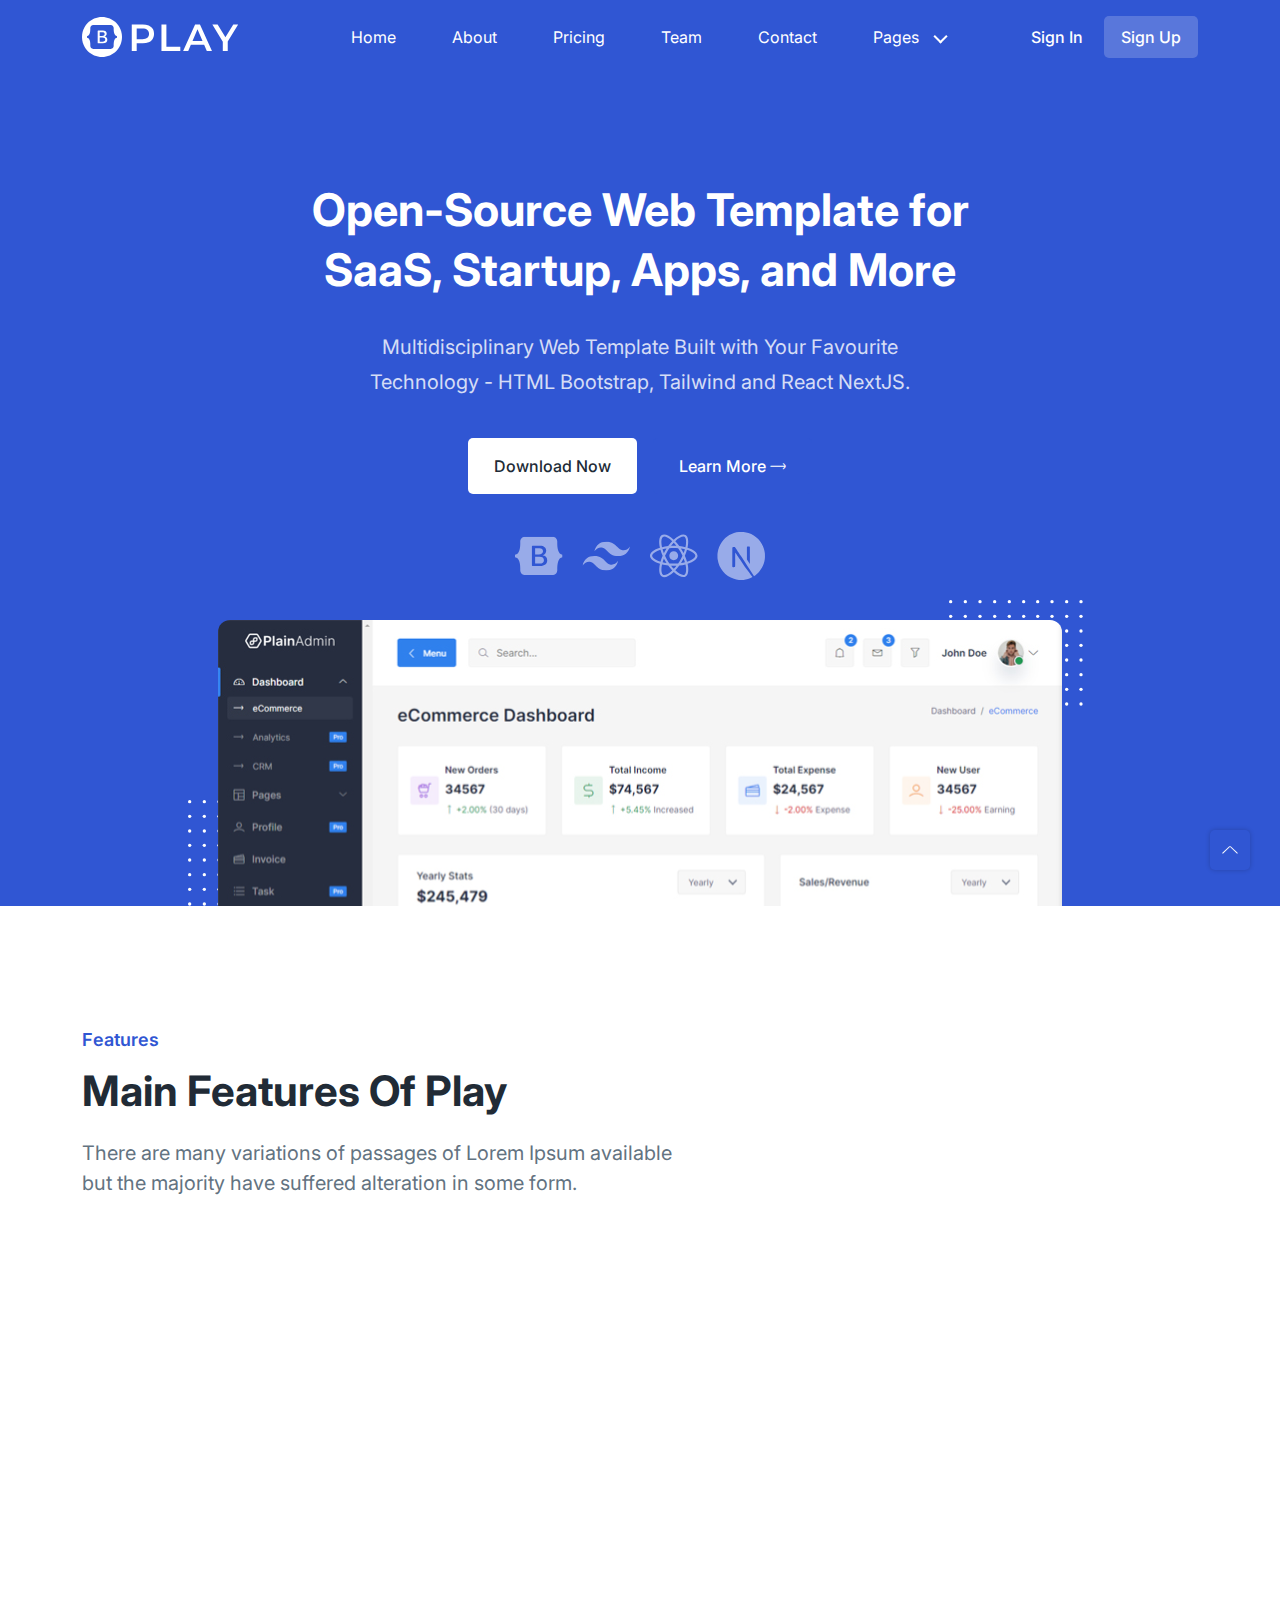
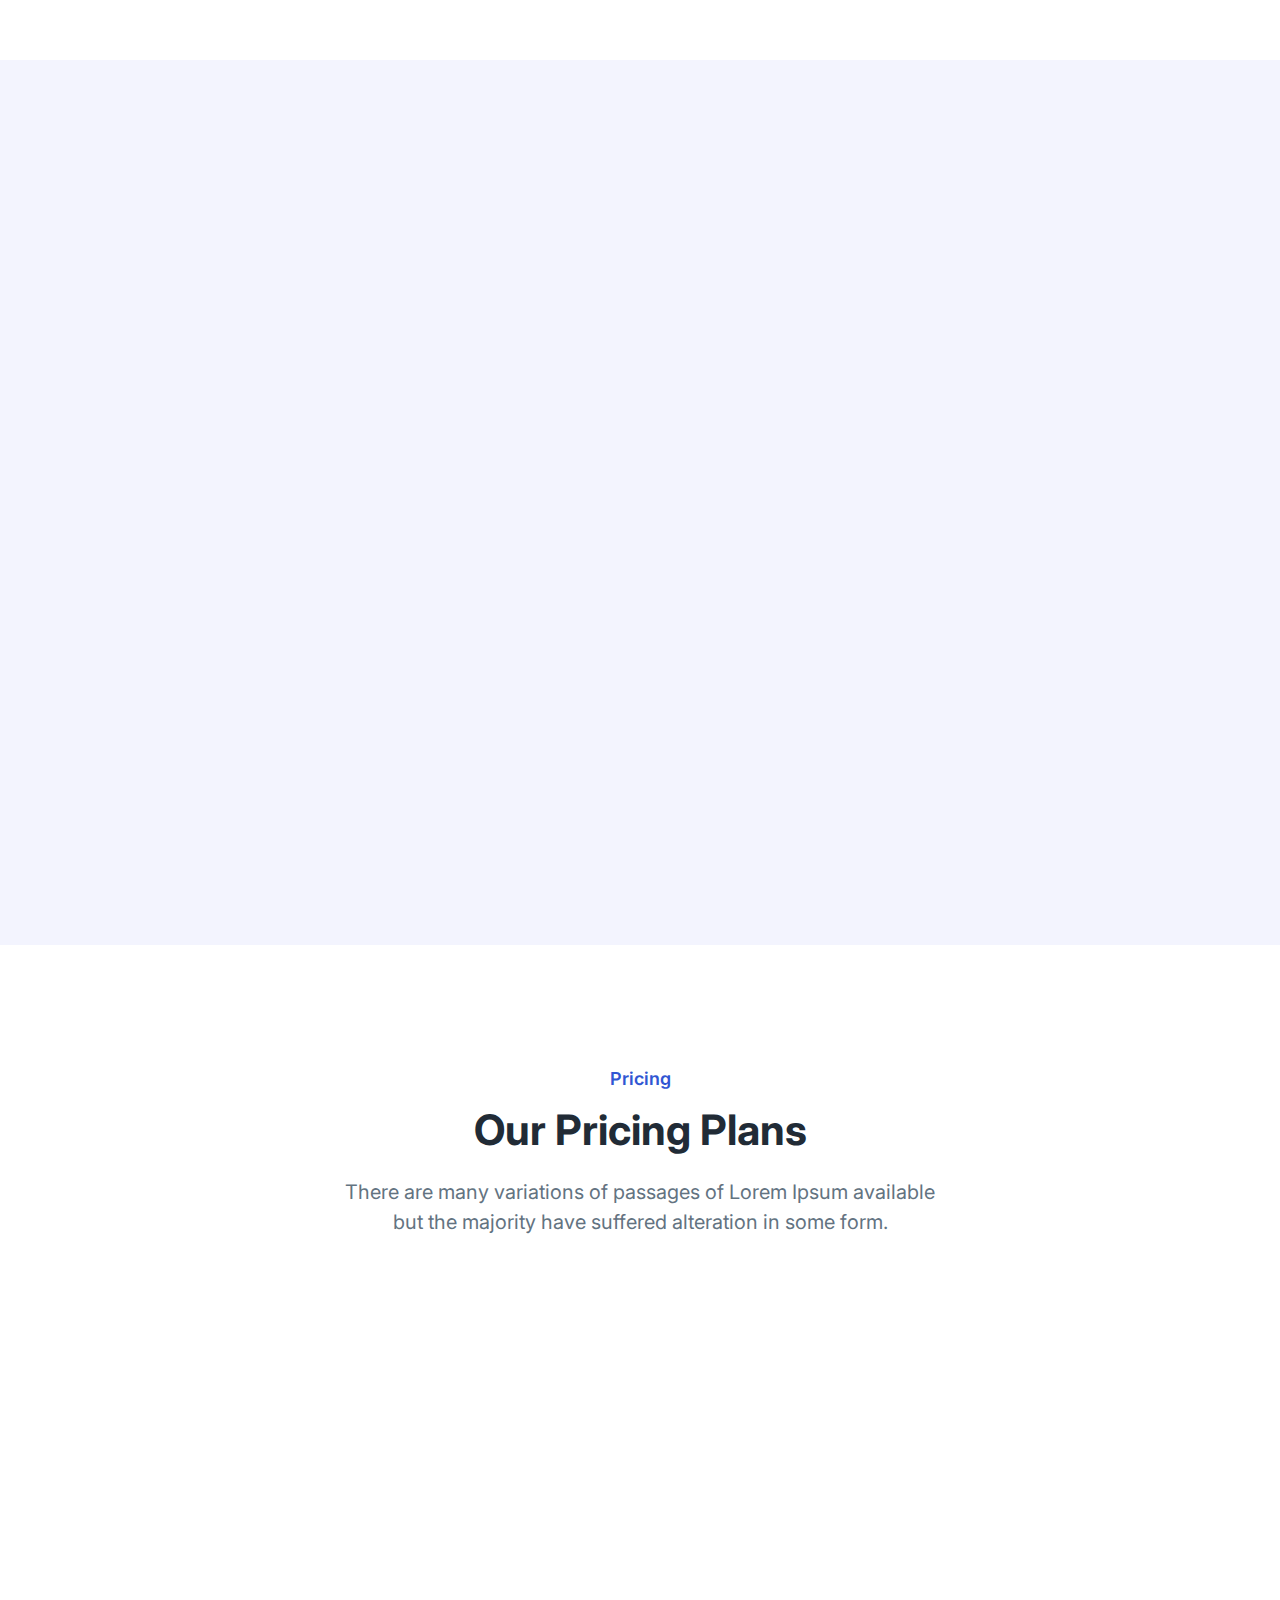
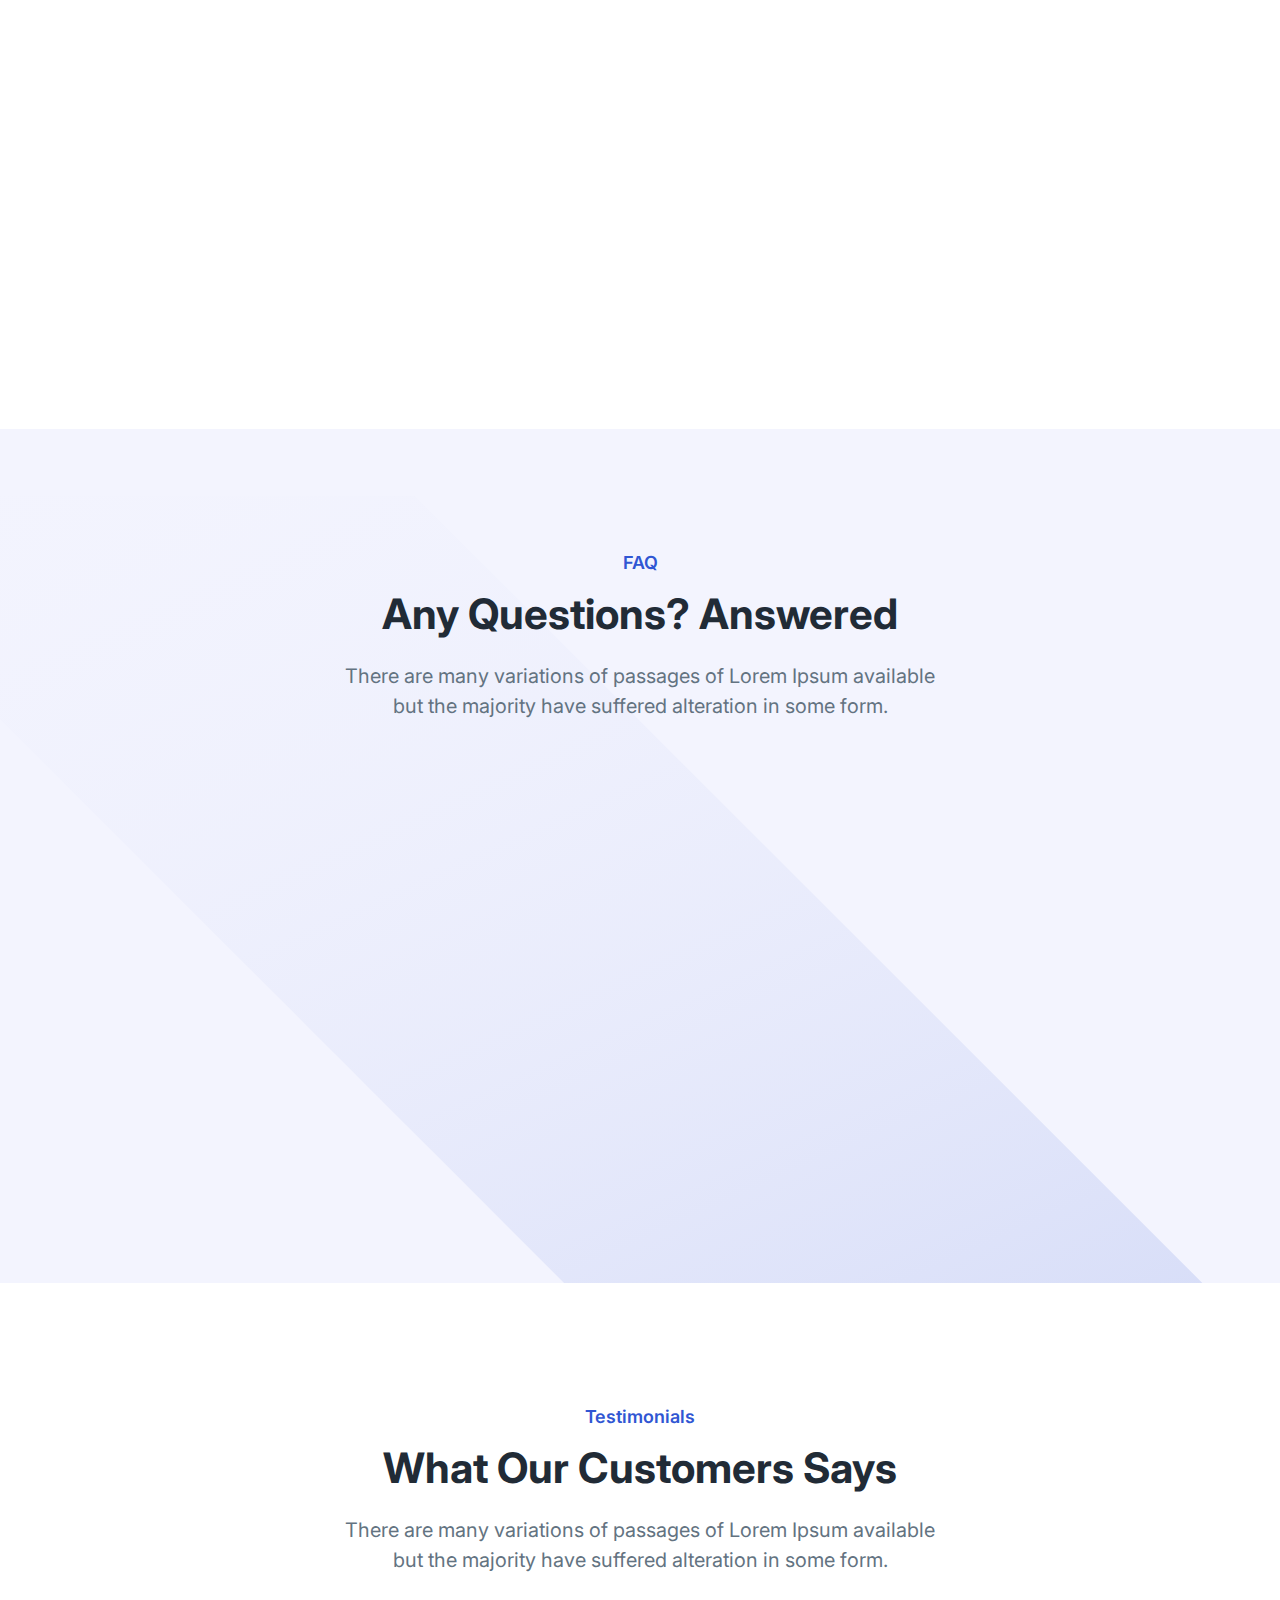
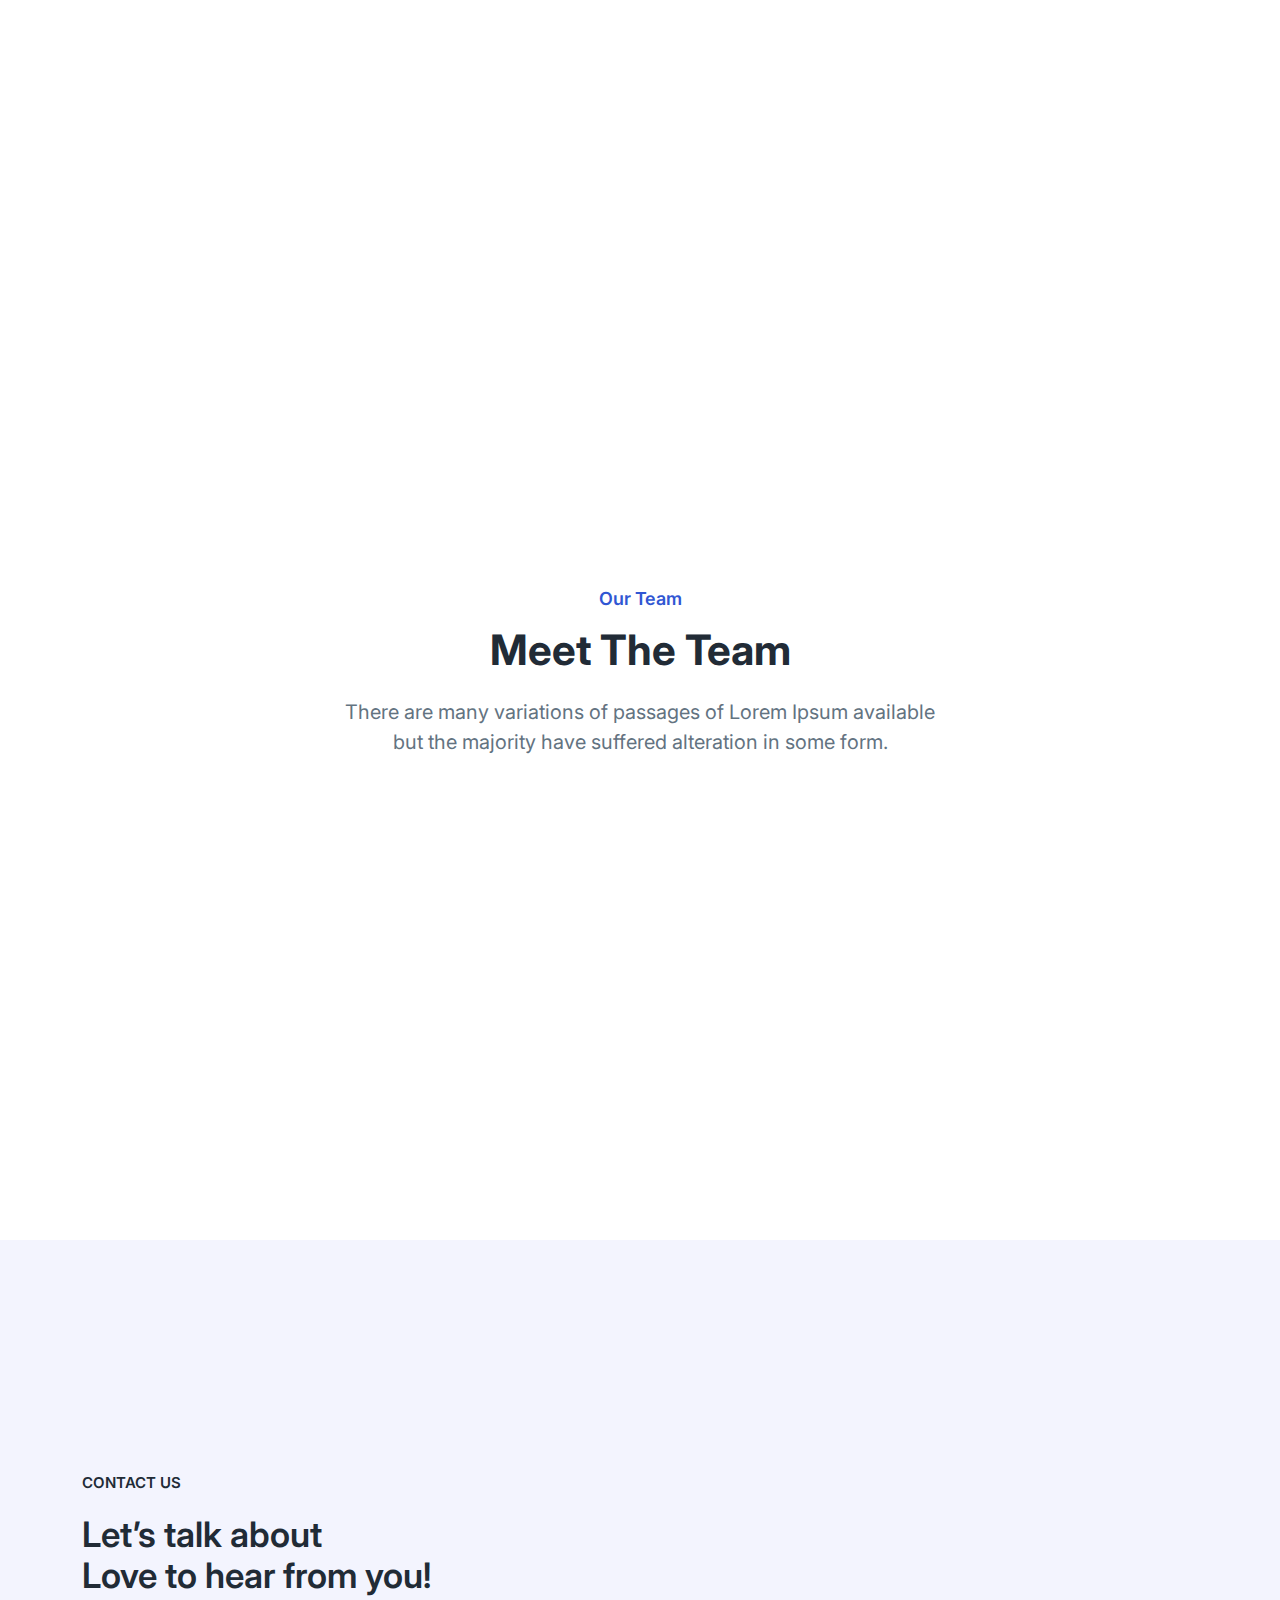
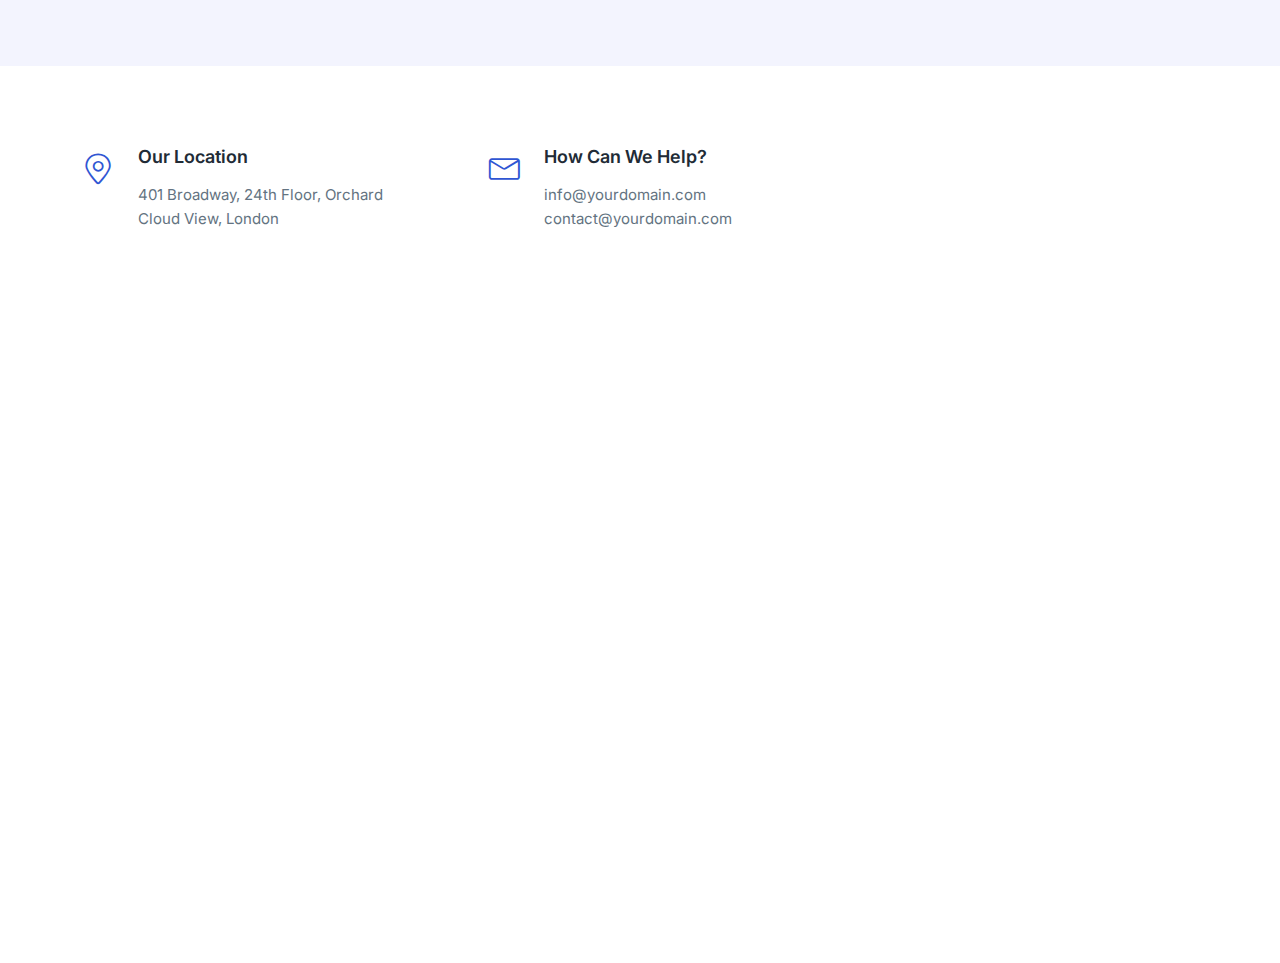
==== index.html @ cfe2844d "initial commit" ====
<!-- =========

	Template Name: Play
	Author: UIdeck
	Author URI: https://uideck.com/
	Support: https://uideck.com/support/
	Version: 1.1

========== -->

<!DOCTYPE html>
<html lang="en">
  <head>
    <meta charset="UTF-8" />
    <meta http-equiv="X-UA-Compatible" content="IE=edge" />
    <meta name="viewport" content="width=device-width, initial-scale=1.0" />
    <title>Play | Free Startup and SaaS Landing Page Template by UIdeck</title>

    <!-- Primary Meta Tags -->
<meta name="title" content="Play - Free Open Source HTML Bootstrap Template by UIdeck">
<meta name="description" content="Play - Free Open Source HTML Bootstrap Template by UIdeck Team">

<!-- Open Graph / Facebook -->
<meta property="og:type" content="website">
<meta property="og:url" content="https://uideck.com/play/">
<meta property="og:title" content="Play - Free Open Source HTML Bootstrap Template by UIdeck">
<meta property="og:description" content="Play - Free Open Source HTML Bootstrap Template by UIdeck Team">
<meta property="og:image" content="https://uideck.com/wp-content/uploads/2021/09/play-meta-bs.jpg">

<!-- Twitter -->
<meta property="twitter:card" content="summary_large_image">
<meta property="twitter:url" content="https://uideck.com/play/">
<meta property="twitter:title" content="Play - Free Open Source HTML Bootstrap Template by UIdeck">
<meta property="twitter:description" content="Play - Free Open Source HTML Bootstrap Template by UIdeck Team">
<meta property="twitter:image" content="https://uideck.com/wp-content/uploads/2021/09/play-meta-bs.jpg">

    <!--====== Favicon Icon ======-->
    <link
      rel="shortcut icon"
      href="assets/images/favicon.svg"
      type="image/svg"
    />

    <!-- ===== All CSS files ===== -->
    <link rel="stylesheet" href="assets/css/bootstrap.min.css" />
    <link rel="stylesheet" href="assets/css/animate.css" />
    <link rel="stylesheet" href="assets/css/lineicons.css" />
    <link rel="stylesheet" href="assets/css/ud-styles.css" />
  </head>
  <body>
    <!-- ====== Header Start ====== -->
    <header class="ud-header">
      <div class="container">
        <div class="row">
          <div class="col-lg-12">
            <nav class="navbar navbar-expand-lg">
              <a class="navbar-brand" href="index.html">
                <img src="assets/images/logo/logo.svg" alt="Logo" />
              </a>
              <button class="navbar-toggler">
                <span class="toggler-icon"> </span>
                <span class="toggler-icon"> </span>
                <span class="toggler-icon"> </span>
              </button>

              <div class="navbar-collapse">
                <ul id="nav" class="navbar-nav mx-auto">
                  <li class="nav-item">
                    <a class="ud-menu-scroll" href="#home">Home</a>
                  </li>

                  <li class="nav-item">
                    <a class="ud-menu-scroll" href="#about">About</a>
                  </li>
                  <li class="nav-item">
                    <a class="ud-menu-scroll" href="#pricing">Pricing</a>
                  </li>
                  <li class="nav-item">
                    <a class="ud-menu-scroll" href="#team">Team</a>
                  </li>
                  <li class="nav-item">
                    <a class="ud-menu-scroll" href="#contact">Contact</a>
                  </li>
                  <li class="nav-item nav-item-has-children">
                    <a href="javascript:void(0)"> Pages </a>
                    <ul class="ud-submenu">
                      <li class="ud-submenu-item">
                        <a href="about.html" class="ud-submenu-link">
                          About Page
                        </a>
                      </li>
                      <li class="ud-submenu-item">
                        <a href="pricing.html" class="ud-submenu-link">
                          Pricing Page
                        </a>
                      </li>
                      <li class="ud-submenu-item">
                        <a href="contact.html" class="ud-submenu-link">
                          Contact Page
                        </a>
                      </li>
                      <li class="ud-submenu-item">
                        <a href="blog.html" class="ud-submenu-link">
                          Blog Grid Page
                        </a>
                      </li>
                      <li class="ud-submenu-item">
                        <a href="blog-details.html" class="ud-submenu-link">
                          Blog Details Page
                        </a>
                      </li>
                      <li class="ud-submenu-item">
                        <a href="login.html" class="ud-submenu-link">
                          Sign In Page
                        </a>
                      </li>
                      <li class="ud-submenu-item">
                        <a href="404.html" class="ud-submenu-link">404 Page</a>
                      </li>
                    </ul>
                  </li>
                </ul>
              </div>

              <div class="navbar-btn d-none d-sm-inline-block">
                <a href="login.html" class="ud-main-btn ud-login-btn">
                  Sign In
                </a>
                <a class="ud-main-btn ud-white-btn" href="javascript:void(0)">
                  Sign Up
                </a>
              </div>
            </nav>
          </div>
        </div>
      </div>
    </header>
    <!-- ====== Header End ====== -->

    <!-- ====== Hero Start ====== -->
    <section class="ud-hero" id="home">
      <div class="container">
        <div class="row">
          <div class="col-lg-12">
            <div class="ud-hero-content wow fadeInUp" data-wow-delay=".2s">
              <h1 class="ud-hero-title">
                Open-Source Web Template for SaaS, Startup, Apps, and More
              </h1>
              <p class="ud-hero-desc">
                Multidisciplinary Web Template Built with Your Favourite
                Technology - HTML Bootstrap, Tailwind and React NextJS.
              </p>
              <ul class="ud-hero-buttons">
                <li>
                  <a href="https://links.uideck.com/play-bootstrap-download" rel="nofollow noopener" target="_blank" class="ud-main-btn ud-white-btn">
                    Download Now
                  </a>
                </li>
                <li>
                  <a href="https://github.com/uideck/play-bootstrap" rel="nofollow noopener" target="_blank" class="ud-main-btn ud-link-btn">
                    Learn More <i class="lni lni-arrow-right"></i>
                  </a>
                </li>
              </ul>
            </div>
            <div
              class="ud-hero-brands-wrapper wow fadeInUp"
              data-wow-delay=".3s"
            >
              <img src="assets/images/hero/brand.svg" alt="brand" />
            </div>
            <div class="ud-hero-image wow fadeInUp" data-wow-delay=".25s">
              <img src="assets/images/hero/hero-image.svg" alt="hero-image" />
              <img
                src="assets/images/hero/dotted-shape.svg"
                alt="shape"
                class="shape shape-1"
              />
              <img
                src="assets/images/hero/dotted-shape.svg"
                alt="shape"
                class="shape shape-2"
              />
            </div>
          </div>
        </div>
      </div>
    </section>
    <!-- ====== Hero End ====== -->

    <!-- ====== Features Start ====== -->
    <section id="features" class="ud-features">
      <div class="container">
        <div class="row">
          <div class="col-lg-12">
            <div class="ud-section-title">
              <span>Features</span>
              <h2>Main Features of Play</h2>
              <p>
                There are many variations of passages of Lorem Ipsum available
                but the majority have suffered alteration in some form.
              </p>
            </div>
          </div>
        </div>
        <div class="row">
          <div class="col-xl-3 col-lg-3 col-sm-6">
            <div class="ud-single-feature wow fadeInUp" data-wow-delay=".1s">
              <div class="ud-feature-icon">
                <i class="lni lni-gift"></i>
              </div>
              <div class="ud-feature-content">
                <h3 class="ud-feature-title">Free and Open-Source</h3>
                <p class="ud-feature-desc">
                  Lorem Ipsum is simply dummy text of the printing and industry.
                </p>
                <a href="javascript:void(0)" class="ud-feature-link">
                  Learn More
                </a>
              </div>
            </div>
          </div>
          <div class="col-xl-3 col-lg-3 col-sm-6">
            <div class="ud-single-feature wow fadeInUp" data-wow-delay=".15s">
              <div class="ud-feature-icon">
                <i class="lni lni-move"></i>
              </div>
              <div class="ud-feature-content">
                <h3 class="ud-feature-title">Multipurpose Template</h3>
                <p class="ud-feature-desc">
                  Lorem Ipsum is simply dummy text of the printing and industry.
                </p>
                <a href="javascript:void(0)" class="ud-feature-link">
                  Learn More
                </a>
              </div>
            </div>
          </div>
          <div class="col-xl-3 col-lg-3 col-sm-6">
            <div class="ud-single-feature wow fadeInUp" data-wow-delay=".2s">
              <div class="ud-feature-icon">
                <i class="lni lni-layout"></i>
              </div>
              <div class="ud-feature-content">
                <h3 class="ud-feature-title">High-quality Design</h3>
                <p class="ud-feature-desc">
                  Lorem Ipsum is simply dummy text of the printing and industry.
                </p>
                <a href="javascript:void(0)" class="ud-feature-link">
                  Learn More
                </a>
              </div>
            </div>
          </div>
          <div class="col-xl-3 col-lg-3 col-sm-6">
            <div class="ud-single-feature wow fadeInUp" data-wow-delay=".25s">
              <div class="ud-feature-icon">
                <i class="lni lni-layers"></i>
              </div>
              <div class="ud-feature-content">
                <h3 class="ud-feature-title">All Essential Elements</h3>
                <p class="ud-feature-desc">
                  Lorem Ipsum is simply dummy text of the printing and industry.
                </p>
                <a href="javascript:void(0)" class="ud-feature-link">
                  Learn More
                </a>
              </div>
            </div>
          </div>
        </div>
      </div>
    </section>
    <!-- ====== Features End ====== -->

    <!-- ====== About Start ====== -->
    <section id="about" class="ud-about">
      <div class="container">
        <div class="ud-about-wrapper wow fadeInUp" data-wow-delay=".2s">
          <div class="ud-about-content-wrapper">
            <div class="ud-about-content">
              <span class="tag">About Us</span>
              <h2>Brilliant Toolkit to Build Nextgen Website Faster.</h2>
              <p>
                The main ‘thrust’ is to focus on educating attendees on how to
                best protect highly vulnerable business applications with
                interactive panel discussions and roundtables led by subject
                matter experts.
              </p>

              <p>
                The main ‘thrust’ is to focus on educating attendees on how to
                best protect highly vulnerable business applications with
                interactive panel.
              </p>
              <a href="javascript:void(0)" class="ud-main-btn">Learn More</a>
            </div>
          </div>
          <div class="ud-about-image">
            <img src="assets/images/about/about-image.svg" alt="about-image" />
          </div>
        </div>
      </div>
    </section>
    <!-- ====== About End ====== -->

    <!-- ====== Pricing Start ====== -->
    <section id="pricing" class="ud-pricing">
      <div class="container">
        <div class="row">
          <div class="col-lg-12">
            <div class="ud-section-title mx-auto text-center">
              <span>Pricing</span>
              <h2>Our Pricing Plans</h2>
              <p>
                There are many variations of passages of Lorem Ipsum available
                but the majority have suffered alteration in some form.
              </p>
            </div>
          </div>
        </div>

        <div class="row g-0 align-items-center justify-content-center">
          <div class="col-lg-4 col-md-6 col-sm-10">
            <div
              class="ud-single-pricing first-item wow fadeInUp"
              data-wow-delay=".15s"
            >
              <div class="ud-pricing-header">
                <h3>STARTING FROM</h3>
                <h4>$ 19.99/mo</h4>
              </div>
              <div class="ud-pricing-body">
                <ul>
                  <li>5 User</li>
                  <li>All UI components</li>
                  <li>Lifetime access</li>
                  <li>Free updates</li>
                  <li>Use on 1 (one) project</li>
                  <li>4 Months support</li>
                </ul>
              </div>
              <div class="ud-pricing-footer">
                <a href="javascript:void(0)" class="ud-main-btn ud-border-btn">
                  Purchase Now
                </a>
              </div>
            </div>
          </div>
          <div class="col-lg-4 col-md-6 col-sm-10">
            <div
              class="ud-single-pricing active wow fadeInUp"
              data-wow-delay=".1s"
            >
              <span class="ud-popular-tag">POPULAR</span>
              <div class="ud-pricing-header">
                <h3>STARTING FROM</h3>
                <h4>$ 30.99/mo</h4>
              </div>
              <div class="ud-pricing-body">
                <ul>
                  <li>5 User</li>
                  <li>All UI components</li>
                  <li>Lifetime access</li>
                  <li>Free updates</li>
                  <li>Use on 1 (one) project</li>
                  <li>4 Months support</li>
                </ul>
              </div>
              <div class="ud-pricing-footer">
                <a href="javascript:void(0)" class="ud-main-btn ud-white-btn">
                  Purchase Now
                </a>
              </div>
            </div>
          </div>
          <div class="col-lg-4 col-md-6 col-sm-10">
            <div
              class="ud-single-pricing last-item wow fadeInUp"
              data-wow-delay=".15s"
            >
              <div class="ud-pricing-header">
                <h3>STARTING FROM</h3>
                <h4>$ 70.99/mo</h4>
              </div>
              <div class="ud-pricing-body">
                <ul>
                  <li>5 User</li>
                  <li>All UI components</li>
                  <li>Lifetime access</li>
                  <li>Free updates</li>
                  <li>Use on 1 (one) project</li>
                  <li>4 Months support</li>
                </ul>
              </div>
              <div class="ud-pricing-footer">
                <a href="javascript:void(0)" class="ud-main-btn ud-border-btn">
                  Purchase Now
                </a>
              </div>
            </div>
          </div>
        </div>
      </div>
    </section>
    <!-- ====== Pricing End ====== -->

    <!-- ====== FAQ Start ====== -->
    <section id="faq" class="ud-faq">
      <div class="shape">
        <img src="assets/images/faq/shape.svg" alt="shape" />
      </div>
      <div class="container">
        <div class="row">
          <div class="col-lg-12">
            <div class="ud-section-title text-center mx-auto">
              <span>FAQ</span>
              <h2>Any Questions? Answered</h2>
              <p>
                There are many variations of passages of Lorem Ipsum available
                but the majority have suffered alteration in some form.
              </p>
            </div>
          </div>
        </div>

        <div class="row">
          <div class="col-lg-6">
            <div class="ud-single-faq wow fadeInUp" data-wow-delay=".1s">
              <div class="accordion">
                <button
                  class="ud-faq-btn collapsed"
                  data-bs-toggle="collapse"
                  data-bs-target="#collapseOne"
                >
                  <span class="icon flex-shrink-0">
                    <i class="lni lni-chevron-down"></i>
                  </span>
                  <span>How to use UIdeck?</span>
                </button>
                <div id="collapseOne" class="accordion-collapse collapse">
                  <div class="ud-faq-body">
                    Lorem Ipsum is simply dummy text of the printing and
                    typesetting industry. Lorem Ipsum has been the industry's
                    standard dummy text ever since the 1500s, when an unknown
                    printer took a galley of type and scrambled it to make a
                    type specimen book.
                  </div>
                </div>
              </div>
            </div>
            <div class="ud-single-faq wow fadeInUp" data-wow-delay=".15s">
              <div class="accordion">
                <button
                  class="ud-faq-btn collapsed"
                  data-bs-toggle="collapse"
                  data-bs-target="#collapseTwo"
                >
                  <span class="icon flex-shrink-0">
                    <i class="lni lni-chevron-down"></i>
                  </span>
                  <span>How to download icons from Lineicons?</span>
                </button>
                <div id="collapseTwo" class="accordion-collapse collapse">
                  <div class="ud-faq-body">
                    Lorem Ipsum is simply dummy text of the printing and
                    typesetting industry. Lorem Ipsum has been the industry's
                    standard dummy text ever since the 1500s, when an unknown
                    printer took a galley of type and scrambled it to make a
                    type specimen book.
                  </div>
                </div>
              </div>
            </div>
            <div class="ud-single-faq wow fadeInUp" data-wow-delay=".2s">
              <div class="accordion">
                <button
                  class="ud-faq-btn collapsed"
                  data-bs-toggle="collapse"
                  data-bs-target="#collapseThree"
                >
                  <span class="icon flex-shrink-0">
                    <i class="lni lni-chevron-down"></i>
                  </span>
                  <span>Is GrayGrids part of UIdeck?</span>
                </button>
                <div id="collapseThree" class="accordion-collapse collapse">
                  <div class="ud-faq-body">
                    Lorem Ipsum is simply dummy text of the printing and
                    typesetting industry. Lorem Ipsum has been the industry's
                    standard dummy text ever since the 1500s, when an unknown
                    printer took a galley of type and scrambled it to make a
                    type specimen book.
                  </div>
                </div>
              </div>
            </div>
          </div>
          <div class="col-lg-6">
            <div class="ud-single-faq wow fadeInUp" data-wow-delay=".1s">
              <div class="accordion">
                <button
                  class="ud-faq-btn collapsed"
                  data-bs-toggle="collapse"
                  data-bs-target="#collapseFour"
                >
                  <span class="icon flex-shrink-0">
                    <i class="lni lni-chevron-down"></i>
                  </span>
                  <span>Can I use this template for commercial project?</span>
                </button>
                <div id="collapseFour" class="accordion-collapse collapse">
                  <div class="ud-faq-body">
                    Lorem Ipsum is simply dummy text of the printing and
                    typesetting industry. Lorem Ipsum has been the industry's
                    standard dummy text ever since the 1500s, when an unknown
                    printer took a galley of type and scrambled it to make a
                    type specimen book.
                  </div>
                </div>
              </div>
            </div>
            <div class="ud-single-faq wow fadeInUp" data-wow-delay=".15s">
              <div class="accordion">
                <button
                  class="ud-faq-btn collapsed"
                  data-bs-toggle="collapse"
                  data-bs-target="#collapseFive"
                >
                  <span class="icon flex-shrink-0">
                    <i class="lni lni-chevron-down"></i>
                  </span>
                  <span>Do you have plan releasing Play Pro?</span>
                </button>
                <div id="collapseFive" class="accordion-collapse collapse">
                  <div class="ud-faq-body">
                    Lorem Ipsum is simply dummy text of the printing and
                    typesetting industry. Lorem Ipsum has been the industry's
                    standard dummy text ever since the 1500s, when an unknown
                    printer took a galley of type and scrambled it to make a
                    type specimen book.
                  </div>
                </div>
              </div>
            </div>
            <div class="ud-single-faq wow fadeInUp" data-wow-delay=".2s">
              <div class="accordion">
                <button
                  class="ud-faq-btn collapsed"
                  data-bs-toggle="collapse"
                  data-bs-target="#collapseSix"
                >
                  <span class="icon flex-shrink-0">
                    <i class="lni lni-chevron-down"></i>
                  </span>
                  <span>Where and how to host this template?</span>
                </button>
                <div id="collapseSix" class="accordion-collapse collapse">
                  <div class="ud-faq-body">
                    Lorem Ipsum is simply dummy text of the printing and
                    typesetting industry. Lorem Ipsum has been the industry's
                    standard dummy text ever since the 1500s, when an unknown
                    printer took a galley of type and scrambled it to make a
                    type specimen book.
                  </div>
                </div>
              </div>
            </div>
          </div>
        </div>
      </div>
    </section>
    <!-- ====== FAQ End ====== -->

    <!-- ====== Testimonials Start ====== -->
    <section id="testimonials" class="ud-testimonials">
      <div class="container">
        <div class="row">
          <div class="col-lg-12">
            <div class="ud-section-title mx-auto text-center">
              <span>Testimonials</span>
              <h2>What our Customers Says</h2>
              <p>
                There are many variations of passages of Lorem Ipsum available
                but the majority have suffered alteration in some form.
              </p>
            </div>
          </div>
        </div>

        <div class="row">
          <div class="col-lg-4 col-md-6">
            <div
              class="ud-single-testimonial wow fadeInUp"
              data-wow-delay=".1s"
            >
              <div class="ud-testimonial-ratings">
                <i class="lni lni-star-filled"></i>
                <i class="lni lni-star-filled"></i>
                <i class="lni lni-star-filled"></i>
                <i class="lni lni-star-filled"></i>
                <i class="lni lni-star-filled"></i>
              </div>
              <div class="ud-testimonial-content">
                <p>
                  “Our members are so impressed. It's intuitive. It's clean.
                  It's distraction free. If you're building a community.
                </p>
              </div>
              <div class="ud-testimonial-info">
                <div class="ud-testimonial-image">
                  <img
                    src="assets/images/testimonials/author-01.png"
                    alt="author"
                  />
                </div>
                <div class="ud-testimonial-meta">
                  <h4>Sabo Masties</h4>
                  <p>Founder @UIdeck</p>
                </div>
              </div>
            </div>
          </div>
          <div class="col-lg-4 col-md-6">
            <div
              class="ud-single-testimonial wow fadeInUp"
              data-wow-delay=".15s"
            >
              <div class="ud-testimonial-ratings">
                <i class="lni lni-star-filled"></i>
                <i class="lni lni-star-filled"></i>
                <i class="lni lni-star-filled"></i>
                <i class="lni lni-star-filled"></i>
                <i class="lni lni-star-filled"></i>
              </div>
              <div class="ud-testimonial-content">
                <p>
                  “Our members are so impressed. It's intuitive. It's clean.
                  It's distraction free. If you're building a community.
                </p>
              </div>
              <div class="ud-testimonial-info">
                <div class="ud-testimonial-image">
                  <img
                    src="assets/images/testimonials/author-02.png"
                    alt="author"
                  />
                </div>
                <div class="ud-testimonial-meta">
                  <h4>Margin Gesmu</h4>
                  <p>Founder @Lineicons</p>
                </div>
              </div>
            </div>
          </div>
          <div class="col-lg-4 col-md-6">
            <div
              class="ud-single-testimonial wow fadeInUp"
              data-wow-delay=".2s"
            >
              <div class="ud-testimonial-ratings">
                <i class="lni lni-star-filled"></i>
                <i class="lni lni-star-filled"></i>
                <i class="lni lni-star-filled"></i>
                <i class="lni lni-star-filled"></i>
                <i class="lni lni-star-filled"></i>
              </div>
              <div class="ud-testimonial-content">
                <p>
                  “Our members are so impressed. It's intuitive. It's clean.
                  It's distraction free. If you're building a community.
                </p>
              </div>
              <div class="ud-testimonial-info">
                <div class="ud-testimonial-image">
                  <img
                    src="assets/images/testimonials/author-03.png"
                    alt="author"
                  />
                </div>
                <div class="ud-testimonial-meta">
                  <h4>William Smith</h4>
                  <p>Founder @GrayGrids</p>
                </div>
              </div>
            </div>
          </div>
        </div>
        <div class="row">
          <div class="col-lg-12">
            <div class="ud-brands wow fadeInUp" data-wow-delay=".2s">
              <div class="ud-title">
                <h6>Trusted and Used by</h6>
              </div>
              <div class="ud-brands-logo">
                <div class="ud-single-logo">
                  <img src="assets/images/brands/ayroui.svg" alt="ayroui" />
                </div>
                <div class="ud-single-logo">
                  <img src="assets/images/brands/uideck.svg" alt="uideck" />
                </div>
                <div class="ud-single-logo">
                  <img
                    src="assets/images/brands/graygrids.svg"
                    alt="graygrids"
                  />
                </div>
                <div class="ud-single-logo">
                  <img
                    src="assets/images/brands/lineicons.svg"
                    alt="lineicons"
                  />
                </div>
                <div class="ud-single-logo">
                  <img
                    src="assets/images/brands/ecommerce-html.svg"
                    alt="ecommerce-html"
                  />
                </div>
              </div>
            </div>
          </div>
        </div>
      </div>
    </section>
    <!-- ====== Testimonials End ====== -->

    <!-- ====== Team Start ====== -->
    <section id="team" class="ud-team">
      <div class="container">
        <div class="row">
          <div class="col-lg-12">
            <div class="ud-section-title mx-auto text-center">
              <span>Our Team</span>
              <h2>Meet The Team</h2>
              <p>
                There are many variations of passages of Lorem Ipsum available
                but the majority have suffered alteration in some form.
              </p>
            </div>
          </div>
        </div>

        <div class="row">
          <div class="col-xl-3 col-lg-3 col-sm-6">
            <div class="ud-single-team wow fadeInUp" data-wow-delay=".1s">
              <div class="ud-team-image-wrapper">
                <div class="ud-team-image">
                  <img src="assets/images/team/team-01.png" alt="team" />
                </div>

                <img
                  src="assets/images/team/dotted-shape.svg"
                  alt="shape"
                  class="shape shape-1"
                />
                <img
                  src="assets/images/team/shape-2.svg"
                  alt="shape"
                  class="shape shape-2"
                />
              </div>
              <div class="ud-team-info">
                <h5>Adveen Desuza</h5>
                <h6>UI Designer</h6>
              </div>
              <ul class="ud-team-socials">
                <li>
                  <a href="https://twitter.com/MusharofChy">
                    <i class="lni lni-facebook-filled"></i>
                  </a>
                </li>
                <li>
                  <a href="https://twitter.com/MusharofChy">
                    <i class="lni lni-twitter-filled"></i>
                  </a>
                </li>
                <li>
                  <a href="https://twitter.com/MusharofChy">
                    <i class="lni lni-instagram-filled"></i>
                  </a>
                </li>
              </ul>
            </div>
          </div>
          <div class="col-xl-3 col-lg-3 col-sm-6">
            <div class="ud-single-team wow fadeInUp" data-wow-delay=".15s">
              <div class="ud-team-image-wrapper">
                <div class="ud-team-image">
                  <img src="assets/images/team/team-02.png" alt="team" />
                </div>

                <img
                  src="assets/images/team/dotted-shape.svg"
                  alt="shape"
                  class="shape shape-1"
                />
                <img
                  src="assets/images/team/shape-2.svg"
                  alt="shape"
                  class="shape shape-2"
                />
              </div>
              <div class="ud-team-info">
                <h5>Jezmin uniya</h5>
                <h6>Product Designer</h6>
              </div>
              <ul class="ud-team-socials">
                <li>
                  <a href="https://twitter.com/MusharofChy">
                    <i class="lni lni-facebook-filled"></i>
                  </a>
                </li>
                <li>
                  <a href="https://twitter.com/MusharofChy">
                    <i class="lni lni-twitter-filled"></i>
                  </a>
                </li>
                <li>
                  <a href="https://twitter.com/MusharofChy">
                    <i class="lni lni-instagram-filled"></i>
                  </a>
                </li>
              </ul>
            </div>
          </div>
          <div class="col-xl-3 col-lg-3 col-sm-6">
            <div class="ud-single-team wow fadeInUp" data-wow-delay=".2s">
              <div class="ud-team-image-wrapper">
                <div class="ud-team-image">
                  <img src="assets/images/team/team-03.png" alt="team" />
                </div>

                <img
                  src="assets/images/team/dotted-shape.svg"
                  alt="shape"
                  class="shape shape-1"
                />
                <img
                  src="assets/images/team/shape-2.svg"
                  alt="shape"
                  class="shape shape-2"
                />
              </div>
              <div class="ud-team-info">
                <h5>Andrieo Gloree</h5>
                <h6>App Developer</h6>
              </div>
              <ul class="ud-team-socials">
                <li>
                  <a href="https://twitter.com/MusharofChy">
                    <i class="lni lni-facebook-filled"></i>
                  </a>
                </li>
                <li>
                  <a href="https://twitter.com/MusharofChy">
                    <i class="lni lni-twitter-filled"></i>
                  </a>
                </li>
                <li>
                  <a href="https://twitter.com/MusharofChy">
                    <i class="lni lni-instagram-filled"></i>
                  </a>
                </li>
              </ul>
            </div>
          </div>
          <div class="col-xl-3 col-lg-3 col-sm-6">
            <div class="ud-single-team wow fadeInUp" data-wow-delay=".25s">
              <div class="ud-team-image-wrapper">
                <div class="ud-team-image">
                  <img src="assets/images/team/team-04.png" alt="team" />
                </div>

                <img
                  src="assets/images/team/dotted-shape.svg"
                  alt="shape"
                  class="shape shape-1"
                />
                <img
                  src="assets/images/team/shape-2.svg"
                  alt="shape"
                  class="shape shape-2"
                />
              </div>
              <div class="ud-team-info">
                <h5>Jackie Sanders</h5>
                <h6>Content Writer</h6>
              </div>
              <ul class="ud-team-socials">
                <li>
                  <a href="https://twitter.com/MusharofChy">
                    <i class="lni lni-facebook-filled"></i>
                  </a>
                </li>
                <li>
                  <a href="https://twitter.com/MusharofChy">
                    <i class="lni lni-twitter-filled"></i>
                  </a>
                </li>
                <li>
                  <a href="https://twitter.com/MusharofChy">
                    <i class="lni lni-instagram-filled"></i>
                  </a>
                </li>
              </ul>
            </div>
          </div>
        </div>
      </div>
    </section>
    <!-- ====== Team End ====== -->

    <!-- ====== Contact Start ====== -->
    <section id="contact" class="ud-contact">
      <div class="container">
        <div class="row align-items-center">
          <div class="col-xl-8 col-lg-7">
            <div class="ud-contact-content-wrapper">
              <div class="ud-contact-title">
                <span>CONTACT US</span>
                <h2>
                  Let’s talk about <br />
                  Love to hear from you!
                </h2>
              </div>
              <div class="ud-contact-info-wrapper">
                <div class="ud-single-info">
                  <div class="ud-info-icon">
                    <i class="lni lni-map-marker"></i>
                  </div>
                  <div class="ud-info-meta">
                    <h5>Our Location</h5>
                    <p>401 Broadway, 24th Floor, Orchard Cloud View, London</p>
                  </div>
                </div>
                <div class="ud-single-info">
                  <div class="ud-info-icon">
                    <i class="lni lni-envelope"></i>
                  </div>
                  <div class="ud-info-meta">
                    <h5>How Can We Help?</h5>
                    <p>info@yourdomain.com</p>
                    <p>contact@yourdomain.com</p>
                  </div>
                </div>
              </div>
            </div>
          </div>
          <div class="col-xl-4 col-lg-5">
            <div
              class="ud-contact-form-wrapper wow fadeInUp"
              data-wow-delay=".2s"
            >
              <h3 class="ud-contact-form-title">Send us a Message</h3>
              <form class="ud-contact-form">
                <div class="ud-form-group">
                  <label for="fullName">Full Name*</label>
                  <input
                    type="text"
                    name="fullName"
                    placeholder="Adam Gelius"
                  />
                </div>
                <div class="ud-form-group">
                  <label for="email">Email*</label>
                  <input
                    type="email"
                    name="email"
                    placeholder="example@yourmail.com"
                  />
                </div>
                <div class="ud-form-group">
                  <label for="phone">Phone*</label>
                  <input
                    type="text"
                    name="phone"
                    placeholder="+885 1254 5211 552"
                  />
                </div>
                <div class="ud-form-group">
                  <label for="message">Message*</label>
                  <textarea
                    name="message"
                    rows="1"
                    placeholder="type your message here"
                  ></textarea>
                </div>
                <div class="ud-form-group mb-0">
                  <button type="submit" class="ud-main-btn">
                    Send Message
                  </button>
                </div>
              </form>
            </div>
          </div>
        </div>
      </div>
    </section>
    <!-- ====== Contact End ====== -->

    <!-- ====== Footer Start ====== -->
    <footer class="ud-footer wow fadeInUp" data-wow-delay=".15s">
      <div class="shape shape-1">
        <img src="assets/images/footer/shape-1.svg" alt="shape" />
      </div>
      <div class="shape shape-2">
        <img src="assets/images/footer/shape-2.svg" alt="shape" />
      </div>
      <div class="shape shape-3">
        <img src="assets/images/footer/shape-3.svg" alt="shape" />
      </div>
      <div class="ud-footer-widgets">
        <div class="container">
          <div class="row">
            <div class="col-xl-3 col-lg-4 col-md-6">
              <div class="ud-widget">
                <a href="index.html" class="ud-footer-logo">
                  <img src="assets/images/logo/logo.svg" alt="logo" />
                </a>
                <p class="ud-widget-desc">
                  We create digital experiences for brands and companies by
                  using technology.
                </p>
                <ul class="ud-widget-socials">
                  <li>
                    <a href="https://twitter.com/MusharofChy">
                      <i class="lni lni-facebook-filled"></i>
                    </a>
                  </li>
                  <li>
                    <a href="https://twitter.com/MusharofChy">
                      <i class="lni lni-twitter-filled"></i>
                    </a>
                  </li>
                  <li>
                    <a href="https://twitter.com/MusharofChy">
                      <i class="lni lni-instagram-filled"></i>
                    </a>
                  </li>
                  <li>
                    <a href="https://twitter.com/MusharofChy">
                      <i class="lni lni-linkedin-original"></i>
                    </a>
                  </li>
                </ul>
              </div>
            </div>

            <div class="col-xl-2 col-lg-2 col-md-6 col-sm-6">
              <div class="ud-widget">
                <h5 class="ud-widget-title">About Us</h5>
                <ul class="ud-widget-links">
                  <li>
                    <a href="javascript:void(0)">Home</a>
                  </li>
                  <li>
                    <a href="javascript:void(0)">Features</a>
                  </li>
                  <li>
                    <a href="javascript:void(0)">About</a>
                  </li>
                  <li>
                    <a href="javascript:void(0)">Testimonial</a>
                  </li>
                </ul>
              </div>
            </div>
            <div class="col-xl-2 col-lg-3 col-md-6 col-sm-6">
              <div class="ud-widget">
                <h5 class="ud-widget-title">Features</h5>
                <ul class="ud-widget-links">
                  <li>
                    <a href="javascript:void(0)">How it works</a>
                  </li>
                  <li>
                    <a href="javascript:void(0)">Privacy policy</a>
                  </li>
                  <li>
                    <a href="javascript:void(0)">Terms of service</a>
                  </li>
                  <li>
                    <a href="javascript:void(0)">Refund policy</a>
                  </li>
                </ul>
              </div>
            </div>
            <div class="col-xl-2 col-lg-3 col-md-6 col-sm-6">
              <div class="ud-widget">
                <h5 class="ud-widget-title">Our Products</h5>
                <ul class="ud-widget-links">
                  <li>
                    <a
                      href="https://lineicons.com/"
                      rel="nofollow noopner"
                      target="_blank"
                      >Lineicons
                    </a>
                  </li>
                  <li>
                    <a
                      href="https://ecommercehtml.com/"
                      rel="nofollow noopner"
                      target="_blank"
                      >Ecommerce HTML</a
                    >
                  </li>
                  <li>
                    <a
                      href="https://ayroui.com/"
                      rel="nofollow noopner"
                      target="_blank"
                      >Ayro UI</a
                    >
                  </li>
                  <li>
                    <a
                      href="https://graygrids.com/"
                      rel="nofollow noopner"
                      target="_blank"
                      >Plain Admin</a
                    >
                  </li>
                </ul>
              </div>
            </div>
            <div class="col-xl-3 col-lg-6 col-md-8 col-sm-10">
              <div class="ud-widget">
                <h5 class="ud-widget-title">Partners</h5>
                <ul class="ud-widget-brands">
                  <li>
                    <a
                      href="https://ayroui.com/"
                      rel="nofollow noopner"
                      target="_blank"
                    >
                      <img
                        src="assets/images/footer/brands/ayroui.svg"
                        alt="ayroui"
                      />
                    </a>
                  </li>
                  <li>
                    <a
                      href="https://ecommercehtml.com/"
                      rel="nofollow noopner"
                      target="_blank"
                    >
                      <img
                        src="assets/images/footer/brands/ecommerce-html.svg"
                        alt="ecommerce-html"
                      />
                    </a>
                  </li>
                  <li>
                    <a
                      href="https://graygrids.com/"
                      rel="nofollow noopner"
                      target="_blank"
                    >
                      <img
                        src="assets/images/footer/brands/graygrids.svg"
                        alt="graygrids"
                      />
                    </a>
                  </li>
                  <li>
                    <a
                      href="https://lineicons.com/"
                      rel="nofollow noopner"
                      target="_blank"
                    >
                      <img
                        src="assets/images/footer/brands/lineicons.svg"
                        alt="lineicons"
                      />
                    </a>
                  </li>
                  <li>
                    <a
                      href="https://uideck.com/"
                      rel="nofollow noopner"
                      target="_blank"
                    >
                      <img
                        src="assets/images/footer/brands/uideck.svg"
                        alt="uideck"
                      />
                    </a>
                  </li>
                  <li>
                    <a
                      href="https://tailwindtemplates.co/"
                      rel="nofollow noopner"
                      target="_blank"
                    >
                      <img
                        src="assets/images/footer/brands/tailwindtemplates.svg"
                        alt="tailwindtemplates"
                      />
                    </a>
                  </li>
                </ul>
              </div>
            </div>
          </div>
        </div>
      </div>
      <div class="ud-footer-bottom">
        <div class="container">
          <div class="row">
            <div class="col-md-8">
              <ul class="ud-footer-bottom-left">
                <li>
                  <a href="javascript:void(0)">Privacy policy</a>
                </li>
                <li>
                  <a href="javascript:void(0)">Support policy</a>
                </li>
                <li>
                  <a href="javascript:void(0)">Terms of service</a>
                </li>
              </ul>
            </div>
            <div class="col-md-4">
              <p class="ud-footer-bottom-right">
                Designed and Developed by
                <a href="https://uideck.com" rel="nofollow">UIdeck</a>
              </p>
            </div>
          </div>
        </div>
      </div>
    </footer>
    <!-- ====== Footer End ====== -->

    <!-- ====== Back To Top Start ====== -->
    <a href="javascript:void(0)" class="back-to-top">
      <i class="lni lni-chevron-up"> </i>
    </a>
    <!-- ====== Back To Top End ====== -->

    <!-- ====== All Javascript Files ====== -->
    <script src="assets/js/bootstrap.bundle.min.js"></script>
    <script src="assets/js/wow.min.js"></script>
    <script src="assets/js/main.js"></script>
    <script>
      // ==== for menu scroll
      const pageLink = document.querySelectorAll(".ud-menu-scroll");

      pageLink.forEach((elem) => {
        elem.addEventListener("click", (e) => {
          e.preventDefault();
          document.querySelector(elem.getAttribute("href")).scrollIntoView({
            behavior: "smooth",
            offsetTop: 1 - 60,
          });
        });
      });

      // section menu active
      function onScroll(event) {
        const sections = document.querySelectorAll(".ud-menu-scroll");
        const scrollPos =
          window.pageYOffset ||
          document.documentElement.scrollTop ||
          document.body.scrollTop;

        for (let i = 0; i < sections.length; i++) {
          const currLink = sections[i];
          const val = currLink.getAttribute("href");
          const refElement = document.querySelector(val);
          const scrollTopMinus = scrollPos + 73;
          if (
            refElement.offsetTop <= scrollTopMinus &&
            refElement.offsetTop + refElement.offsetHeight > scrollTopMinus
          ) {
            document
              .querySelector(".ud-menu-scroll")
              .classList.remove("active");
            currLink.classList.add("active");
          } else {
            currLink.classList.remove("active");
          }
        }
      }

      window.document.addEventListener("scroll", onScroll);
    </script>
  </body>
</html>
---- assets/css/ud-styles.css ----
/* =======

	Template Name: Play Bootstrap
	Author: UIdeck
	Author URI: https://uideck.com/
	Support: https://github.com/uideck/
	Version: 1.0

======== */
/*===========================
  COMMON css 
===========================*/
@import url("https://fonts.googleapis.com/css2?family=Inter:wght@200;300;400;500;600;700;800;900&display=swap");
:root {
  --font: "Inter", sans-serif;
  --body-color: #637381;
  --heading-color: #212b36;
  --primary-color: #3056d3;
  --white: #ffffff;
}

body {
  font-family: var(--font);
  font-weight: normal;
  font-style: normal;
  color: var(--body-color);
  overflow-x: hidden;
}

* {
  margin: 0;
  padding: 0;
  -webkit-box-sizing: border-box;
  box-sizing: border-box;
}

img {
  max-width: 100%;
}

a,
button,
input,
textarea {
  -webkit-transition: all 0.3s ease-out 0s;
  transition: all 0.3s ease-out 0s;
}

a,
a:focus,
input:focus,
textarea:focus,
button:focus,
.navbar-toggler:focus {
  text-decoration: none;
  outline: none;
  -webkit-box-shadow: none;
          box-shadow: none;
}

a:focus,
a:hover {
  text-decoration: none;
}

i,
span,
a {
  display: inline-block;
}

audio,
canvas,
iframe,
img,
svg,
video {
  vertical-align: middle;
}

h1,
h2,
h3,
h4,
h5,
h6 {
  font-weight: 700;
  color: var(--heading-color);
  margin: 0px;
}

h1 {
  font-size: 48px;
}

h2 {
  font-size: 36px;
}

h3 {
  font-size: 28px;
}

h4 {
  font-size: 22px;
}

h5 {
  font-size: 18px;
}

h6 {
  font-size: 16px;
}

ul,
ol {
  margin: 0px;
  padding: 0px;
  list-style-type: none;
}

p {
  font-size: 16px;
  font-weight: 400;
  line-height: 26px;
  color: var(--body-color);
  margin: 0px;
}

.bg_cover {
  background-position: center center;
  background-size: cover;
  background-repeat: no-repeat;
  width: 100%;
  height: 100%;
}

/*===== All Button Style =====*/
.ud-main-btn {
  display: inline-block;
  text-align: center;
  white-space: nowrap;
  vertical-align: middle;
  font-weight: 500;
  font-size: 16px;
  border-radius: 5px;
  padding: 15px 25px;
  border: 1px solid transparent;
  color: var(--white);
  cursor: pointer;
  z-index: 5;
  -webkit-transition: all 0.4s ease-out 0s;
  transition: all 0.4s ease-out 0s;
  background: var(--primary-color);
}

.ud-main-btn:hover {
  color: var(--white);
  background: var(--heading-color);
}

@media (max-width: 767px) {
  .container {
    padding-left: 40px;
    padding-right: 40px;
  }
}

@media only screen and (min-width: 576px) and (max-width: 767px) {
  .container {
    padding-left: 20px;
    padding-right: 20px;
  }
}

.back-to-top {
  width: 40px;
  height: 40px;
  line-height: 40px;
  background: var(--primary-color);
  -webkit-box-shadow: 0px 0px 5px rgba(0, 0, 0, 0.2);
          box-shadow: 0px 0px 5px rgba(0, 0, 0, 0.2);
  text-align: center;
  -webkit-box-pack: center;
      -ms-flex-pack: center;
          justify-content: center;
  -webkit-box-align: center;
      -ms-flex-align: center;
          align-items: center;
  border-radius: 5px;
  position: fixed;
  right: 30px;
  bottom: 30px;
  z-index: 99;
  color: var(--white);
}

.back-to-top:hover {
  color: var(--white);
  background: var(--heading-color);
}

/* ===== Header CSS ===== */
.ud-header {
  position: absolute;
  top: 0;
  left: 0;
  width: 100%;
  z-index: 99;
  -webkit-transition: all 0.3s ease-out 0s;
  transition: all 0.3s ease-out 0s;
}

.sticky {
  position: fixed;
  z-index: 99;
  background-color: rgba(255, 255, 255, 0.8);
  -webkit-backdrop-filter: blur(5px);
          backdrop-filter: blur(5px);
  -webkit-box-shadow: inset 0 -1px 0 0 rgba(0, 0, 0, 0.1);
  box-shadow: inset 0 -1px 0 0 rgba(0, 0, 0, 0.1);
  -webkit-transition: all 0.3s ease-out 0s;
  transition: all 0.3s ease-out 0s;
}

.sticky .navbar {
  padding: 0;
}

.navbar {
  padding: 0px 0;
  border-radius: 5px;
  position: relative;
  -webkit-transition: all 0.3s ease-out 0s;
  transition: all 0.3s ease-out 0s;
}

.navbar-brand {
  padding: 0;
}

@media only screen and (min-width: 768px) and (max-width: 991px), (max-width: 767px) {
  .navbar-brand {
    padding: 5px 0px;
  }
}

.navbar-brand img {
  max-width: 160px;
}

.navbar-toggler {
  padding: 0;
}

.navbar-toggler .toggler-icon {
  width: 30px;
  height: 2px;
  background-color: var(--white);
  display: block;
  margin: 5px 0;
  position: relative;
  -webkit-transition: all 0.3s ease-out 0s;
  transition: all 0.3s ease-out 0s;
}

.navbar-toggler.active .toggler-icon:nth-of-type(1) {
  -webkit-transform: rotate(45deg);
  transform: rotate(45deg);
  top: 7px;
}

.navbar-toggler.active .toggler-icon:nth-of-type(2) {
  opacity: 0;
}

.navbar-toggler.active .toggler-icon:nth-of-type(3) {
  -webkit-transform: rotate(135deg);
  transform: rotate(135deg);
  top: -7px;
}

@media only screen and (min-width: 768px) and (max-width: 991px), (max-width: 767px) {
  .navbar-collapse {
    position: absolute;
    top: 100%;
    right: 0;
    max-width: 300px;
    width: 100%;
    background-color: var(--white);
    z-index: 9;
    -webkit-box-shadow: 0px 15px 20px 0px rgba(0, 0, 0, 0.1);
    box-shadow: 0px 15px 20px 0px rgba(0, 0, 0, 0.1);
    padding: 0px;
    display: none;
    border-radius: 5px;
  }
  .navbar-collapse.show {
    display: block;
  }
}

@media only screen and (min-width: 768px) and (max-width: 991px), (max-width: 767px) {
  .navbar-nav {
    padding: 20px 30px;
  }
}

.navbar-nav .nav-item {
  position: relative;
  padding: 0px 20px;
}

@media only screen and (min-width: 992px) and (max-width: 1199px) {
  .navbar-nav .nav-item {
    padding: 0px 12px;
  }
}

@media only screen and (min-width: 768px) and (max-width: 991px), (max-width: 767px) {
  .navbar-nav .nav-item {
    padding: 0px;
  }
}

.navbar-nav .nav-item > a {
  font-size: 16px;
  font-weight: 400;
  color: var(--white);
  -webkit-transition: all 0.3s ease-out 0s;
  transition: all 0.3s ease-out 0s;
  padding: 25px 8px;
  position: relative;
}

@media only screen and (min-width: 768px) and (max-width: 991px), (max-width: 767px) {
  .navbar-nav .nav-item > a {
    display: block;
    padding: 8px 0;
    color: var(--heading-color);
  }
}

.navbar-nav .nav-item > a:hover, .navbar-nav .nav-item > a.active {
  color: var(--white);
  opacity: 0.5;
}

@media only screen and (min-width: 768px) and (max-width: 991px), (max-width: 767px) {
  .navbar-nav .nav-item > a:hover, .navbar-nav .nav-item > a.active {
    color: var(--primary-color);
    opacity: 1;
  }
}

.navbar-nav .nav-item .ud-submenu {
  position: absolute;
  width: 250px;
  background: var(--white);
  top: 110%;
  padding: 20px 30px;
  -webkit-box-shadow: 0 15px 44px rgba(140, 140, 140, 0.18);
          box-shadow: 0 15px 44px rgba(140, 140, 140, 0.18);
  border-radius: 5px;
  opacity: 0;
  visibility: hidden;
  -webkit-transition: all 0.3s ease-out 0s;
  transition: all 0.3s ease-out 0s;
}

@media only screen and (min-width: 768px) and (max-width: 991px), (max-width: 767px) {
  .navbar-nav .nav-item .ud-submenu {
    position: static;
    -webkit-box-shadow: none;
            box-shadow: none;
    width: 100%;
    padding: 0px;
    opacity: 1;
    visibility: visible;
    display: none;
  }
}

.navbar-nav .nav-item .ud-submenu.show {
  display: block;
}

.navbar-nav .nav-item .ud-submenu .ud-submenu-link {
  padding: 7px 0;
  color: var(--heading-color);
  font-size: 14px;
}

.navbar-nav .nav-item .ud-submenu .ud-submenu-link:hover {
  color: var(--primary-color);
}

.navbar-nav .nav-item:hover > a {
  color: var(--white);
  opacity: 0.5;
}

@media only screen and (min-width: 768px) and (max-width: 991px), (max-width: 767px) {
  .navbar-nav .nav-item:hover > a {
    color: var(--primary-color);
    opacity: 1;
  }
}

.navbar-nav .nav-item:hover > .ud-submenu {
  opacity: 1;
  visibility: visible;
  top: 100%;
}

.navbar-nav .nav-item.nav-item-has-children > a {
  position: relative;
}

.navbar-nav .nav-item.nav-item-has-children > a::after {
  content: "";
  -webkit-box-sizing: border-box;
          box-sizing: border-box;
  position: absolute;
  width: 10px;
  height: 10px;
  border-bottom: 2px solid;
  border-right: 2px solid;
  -webkit-transform: rotate(45deg) translateY(-50%);
          transform: rotate(45deg) translateY(-50%);
  right: -15px;
  top: 50%;
  margin-top: -2px;
}

@media only screen and (min-width: 768px) and (max-width: 991px), (max-width: 767px) {
  .navbar-nav .nav-item.nav-item-has-children > a::after {
    right: 5px;
  }
}

@media only screen and (min-width: 768px) and (max-width: 991px), (max-width: 767px) {
  .navbar-btn {
    position: absolute;
    top: 50%;
    right: 50px;
    -webkit-transform: translateY(-50%);
    transform: translateY(-50%);
  }
}

.navbar-btn .ud-main-btn {
  padding: 8px 16px;
  background: transparent;
}

.navbar-btn .ud-login-btn:hover {
  opacity: 0.5;
}

.navbar-btn .ud-white-btn {
  background: rgba(255, 255, 255, 0.2);
}

.navbar-btn .ud-white-btn:hover {
  background: white;
  color: var(--heading-color);
}

.sticky .navbar-toggler .toggler-icon {
  background-color: var(--heading-color);
}

.sticky .navbar-nav .nav-item:hover > a {
  color: var(--primary-color);
  opacity: 1;
}

.sticky .navbar-nav .nav-item a {
  color: var(--heading-color);
}

.sticky .navbar-nav .nav-item a.active, .sticky .navbar-nav .nav-item a:hover {
  color: var(--primary-color);
  opacity: 1;
}

.sticky .navbar-btn .ud-main-btn.ud-login-btn {
  color: var(--heading-color);
}

.sticky .navbar-btn .ud-main-btn.ud-login-btn:hover {
  color: var(--primary-color);
  opacity: 1;
}

.sticky .navbar-btn .ud-white-btn {
  background: var(--primary-color);
  color: var(--white);
}

.sticky .navbar-btn .ud-white-btn:hover {
  background: var(--heading-color);
}

/* ===== Hero CSS ===== */
.ud-hero {
  background: var(--primary-color);
  padding-top: 180px;
}

@media only screen and (min-width: 768px) and (max-width: 991px) {
  .ud-hero {
    padding-top: 160px;
  }
}

@media (max-width: 767px) {
  .ud-hero {
    padding-top: 130px;
  }
}

.ud-hero-content {
  max-width: 780px;
  margin: auto;
  margin-bottom: 30px;
}

.ud-hero-content .ud-hero-title {
  color: var(--white);
  font-weight: 700;
  font-size: 45px;
  line-height: 60px;
  text-align: center;
  margin-bottom: 30px;
}

@media only screen and (min-width: 768px) and (max-width: 991px) {
  .ud-hero-content .ud-hero-title {
    font-size: 38px;
    line-height: 50px;
  }
}

@media (max-width: 767px) {
  .ud-hero-content .ud-hero-title {
    font-size: 26px;
    line-height: 38px;
  }
}

.ud-hero-content .ud-hero-desc {
  font-weight: normal;
  font-size: 20px;
  line-height: 35px;
  text-align: center;
  color: var(--white);
  opacity: 0.8;
  max-width: 600px;
  margin: auto;
  margin-bottom: 30px;
}

@media (max-width: 767px) {
  .ud-hero-content .ud-hero-desc {
    font-size: 16px;
    line-height: 30px;
  }
}

.ud-hero-buttons {
  display: -webkit-box;
  display: -ms-flexbox;
  display: flex;
  -webkit-box-align: center;
      -ms-flex-align: center;
          align-items: center;
  -webkit-box-pack: center;
      -ms-flex-pack: center;
          justify-content: center;
}

.ud-hero-buttons .ud-main-btn {
  margin: 8px;
}

@media (max-width: 767px) {
  .ud-hero-buttons .ud-main-btn {
    margin: 5px;
  }
}

@media (max-width: 767px) {
  .ud-hero-buttons .ud-main-btn {
    padding: 12px 16px;
  }
}

.ud-hero-buttons .ud-white-btn {
  background: var(--white);
  color: var(--heading-color);
}

.ud-hero-buttons .ud-white-btn:hover {
  -webkit-box-shadow: 0px 0px 25px rgba(0, 0, 0, 0.2);
          box-shadow: 0px 0px 25px rgba(0, 0, 0, 0.2);
  background: #fefefe;
  color: var(--primary-color);
}

.ud-hero-buttons .ud-link-btn:hover {
  color: var(--white);
  background: transparent;
  opacity: 0.5;
}

.ud-hero-brands-wrapper {
  text-align: center;
  margin-bottom: 40px;
}

.ud-hero-brands-wrapper img {
  -webkit-transition: all 0.3s;
  transition: all 0.3s;
  opacity: 0.5;
  max-width: 250px;
}

.ud-hero-brands-wrapper img:hover {
  opacity: 1;
}

.ud-hero-image {
  max-width: 845px;
  margin: auto;
  text-align: center;
  position: relative;
  z-index: 1;
}

.ud-hero-image img {
  max-width: 100%;
  text-align: center;
}

.ud-hero-image .shape {
  position: absolute;
  z-index: -1;
}

.ud-hero-image .shape.shape-1 {
  bottom: 0;
  left: -30px;
}

.ud-hero-image .shape.shape-2 {
  top: -20px;
  right: -20px;
}

/* ===== Features CSS ===== */
.ud-features {
  padding-top: 120px;
  padding-bottom: 90px;
}

@media (max-width: 767px) {
  .ud-features {
    padding-top: 80px;
    padding-bottom: 40px;
  }
}

.ud-section-title {
  max-width: 620px;
  margin-bottom: 70px;
}

.ud-section-title span {
  font-weight: 600;
  font-size: 18px;
  color: var(--primary-color);
  margin-bottom: 10px;
}

.ud-section-title h2 {
  font-weight: 700;
  font-size: 42px;
  line-height: 55px;
  text-transform: capitalize;
  color: var(--heading-color);
  margin-bottom: 20px;
}

.ud-section-title p {
  font-size: 20px;
  line-height: 30px;
}

@media (max-width: 767px) {
  .ud-section-title p {
    font-size: 16px;
    line-height: 26px;
  }
}

.ud-single-feature {
  margin-bottom: 40px;
}

.ud-single-feature:hover .ud-feature-icon::before {
  -webkit-transform: rotate(45deg);
  transform: rotate(45deg);
}

.ud-single-feature .ud-feature-icon {
  width: 70px;
  height: 70px;
  display: -webkit-box;
  display: -ms-flexbox;
  display: flex;
  -webkit-box-align: center;
      -ms-flex-align: center;
          align-items: center;
  -webkit-box-pack: center;
      -ms-flex-pack: center;
          justify-content: center;
  border-radius: 14px;
  background: var(--primary-color);
  font-size: 32px;
  color: var(--white);
  position: relative;
  z-index: 1;
  text-align: center;
  margin-bottom: 40px;
}

.ud-single-feature .ud-feature-icon::before {
  content: "";
  position: absolute;
  width: 100%;
  height: 100%;
  top: 0;
  left: 0;
  border-radius: 14px;
  background: var(--primary-color);
  opacity: 0.2;
  z-index: -1;
  -webkit-transform: rotate(23deg);
  transform: rotate(23deg);
  -webkit-transition: all 0.3s ease-out 0s;
  transition: all 0.3s ease-out 0s;
}

.ud-single-feature .ud-feature-title {
  font-weight: 700;
  font-size: 20px;
  line-height: 28px;
  margin-bottom: 12px;
}

@media only screen and (min-width: 992px) and (max-width: 1199px) {
  .ud-single-feature .ud-feature-title {
    font-size: 18px;
    line-height: 26px;
  }
}

.ud-single-feature .ud-feature-desc {
  font-size: 16px;
  line-height: 24px;
  margin-bottom: 40px;
}

.ud-single-feature .ud-feature-link {
  font-weight: 500;
  color: var(--body-color);
}

.ud-single-feature .ud-feature-link:hover {
  color: var(--primary-color);
}

/* ===== About CSS ===== */
.ud-about {
  background: #f3f4fe;
  padding: 120px 0;
}

@media (max-width: 767px) {
  .ud-about {
    padding: 80px 0;
  }
}

.ud-about-wrapper {
  background: var(--white);
  border: 1px solid rgba(0, 0, 0, 0.08);
  display: -webkit-box;
  display: -ms-flexbox;
  display: flex;
  -webkit-box-pack: justify;
      -ms-flex-pack: justify;
          justify-content: space-between;
}

@media only screen and (min-width: 768px) and (max-width: 991px), (max-width: 767px) {
  .ud-about-wrapper {
    display: block;
  }
}

.ud-about-content-wrapper {
  padding: 70px;
}

@media (max-width: 767px) {
  .ud-about-content-wrapper {
    padding: 50px 30px;
  }
}

@media only screen and (min-width: 576px) and (max-width: 767px) {
  .ud-about-content-wrapper {
    padding: 50px;
  }
}

.ud-about-content {
  max-width: 500px;
}

.ud-about-content .tag {
  font-weight: 500;
  font-size: 14px;
  color: var(--white);
  background: var(--primary-color);
  padding: 5px 20px;
  display: inline-block;
  margin-bottom: 20px;
}

.ud-about-content h2 {
  font-weight: bold;
  font-size: 36px;
  line-height: 45px;
  margin-bottom: 30px;
}

@media (max-width: 767px) {
  .ud-about-content h2 {
    font-size: 26px;
    line-height: 38px;
  }
}

.ud-about-content p {
  font-size: 16px;
  line-height: 28px;
  margin-bottom: 40px;
}

.ud-about-content .ud-main-btn:hover {
  background: #2748b4;
  -webkit-box-shadow: 0px 0px 10px rgba(0, 0, 0, 0.3);
          box-shadow: 0px 0px 10px rgba(0, 0, 0, 0.3);
}

@media only screen and (min-width: 768px) and (max-width: 991px), (max-width: 767px) {
  .ud-about-image {
    text-align: center;
  }
}

/* ===== Pricing CSS ===== */
.ud-pricing {
  padding-top: 120px;
  padding-bottom: 90px;
}

@media (max-width: 767px) {
  .ud-pricing {
    padding-top: 80px;
    padding-bottom: 40px;
  }
}

.ud-single-pricing {
  margin-bottom: 40px;
  background: var(--white);
  border: 2px solid #d4deff;
  border-radius: 8px;
  text-align: center;
  padding: 45px 30px;
  position: relative;
}

.ud-single-pricing.active {
  background: -webkit-gradient(linear, left top, left bottom, from(#3056d3), to(#179bee));
  background: linear-gradient(180deg, #3056d3 0%, #179bee 100%);
  border: none;
  padding: 55px 30px;
}

.ud-single-pricing.active .ud-pricing-header h3,
.ud-single-pricing.active .ud-pricing-header h4 {
  color: var(--white);
}

.ud-single-pricing.active .ud-pricing-body li {
  color: var(--white);
}

.ud-single-pricing.first-item::after, .ud-single-pricing.last-item::after {
  content: "";
  position: absolute;
  width: 55px;
  height: 55px;
  z-index: 1;
}

.ud-single-pricing.first-item::after {
  background: var(--primary-color);
  left: -2px;
  bottom: -2px;
  border-radius: 0px 55px 0px 8px;
}

.ud-single-pricing.last-item::after {
  background: #13c296;
  top: -2px;
  right: -2px;
  border-radius: 0px 8px 0px 55px;
}

.ud-single-pricing .ud-popular-tag {
  display: inline-block;
  padding: 10px 25px;
  background: var(--white);
  border-radius: 30px;
  color: var(--primary-color);
  margin-bottom: 20px;
  font-weight: 600;
}

.ud-single-pricing .ud-pricing-header h3 {
  font-weight: 500;
  font-size: 15px;
  margin-bottom: 8px;
}

.ud-single-pricing .ud-pricing-header h4 {
  font-weight: 600;
  font-size: 26px;
  color: var(--primary-color);
  margin-bottom: 40px;
}

.ud-single-pricing .ud-pricing-body {
  margin-bottom: 40px;
}

.ud-single-pricing .ud-pricing-body li {
  font-weight: 500;
  font-size: 15px;
  margin-bottom: 18px;
}

.ud-single-pricing .ud-main-btn {
  border-radius: 30px;
  padding: 15px 40px;
}

.ud-single-pricing .ud-border-btn {
  border: 1px solid #d4deff;
  color: var(--primary-color);
  background: var(--white);
}

.ud-single-pricing .ud-border-btn:hover {
  color: var(--white);
  border-color: var(--primary-color);
  background: var(--primary-color);
}

.ud-single-pricing .ud-white-btn {
  background: var(--white);
  color: var(--heading-color);
}

.ud-single-pricing .ud-white-btn:hover {
  color: var(--white);
  background: var(--heading-color);
}

/* ===== FAQ CSS ===== */
.ud-faq {
  padding-top: 120px;
  padding-bottom: 90px;
  background: #f3f4fe;
  position: relative;
  z-index: 1;
}

@media (max-width: 767px) {
  .ud-faq {
    padding-top: 80px;
    padding-bottom: 50px;
  }
}

.ud-faq .shape {
  position: absolute;
  z-index: -1;
  left: 0;
  bottom: 0;
}

.ud-single-faq {
  background: var(--white);
  border: 1px solid #f3f4fe;
  -webkit-box-shadow: 0px 20px 95px rgba(201, 203, 204, 0.3);
          box-shadow: 0px 20px 95px rgba(201, 203, 204, 0.3);
  border-radius: 10px;
  margin-bottom: 30px;
}

.ud-single-faq .ud-faq-btn {
  text-align: left;
  display: -webkit-box;
  display: -ms-flexbox;
  display: flex;
  width: 100%;
  -webkit-box-align: center;
      -ms-flex-align: center;
          align-items: center;
  border: none;
  background: transparent;
  font-weight: 600;
  font-size: 18px;
  color: var(--heading-color);
  opacity: 0.88;
  padding: 30px;
}

@media only screen and (min-width: 992px) and (max-width: 1199px), (max-width: 767px) {
  .ud-single-faq .ud-faq-btn {
    padding: 15px;
  }
}

.ud-single-faq .ud-faq-btn.collapsed span.icon i {
  -webkit-transform: rotate(0deg);
  transform: rotate(0deg);
}

.ud-single-faq .ud-faq-btn span.icon {
  display: -webkit-box;
  display: -ms-flexbox;
  display: flex;
  -webkit-box-align: center;
      -ms-flex-align: center;
          align-items: center;
  -webkit-box-pack: center;
      -ms-flex-pack: center;
          justify-content: center;
  width: 42px;
  height: 42px;
  background: rgba(48, 86, 211, 0.06);
  border-radius: 10px;
  color: var(--primary-color);
  margin-right: 24px;
}

.ud-single-faq .ud-faq-btn span.icon i {
  -webkit-transform: rotate(180deg);
  transform: rotate(180deg);
  -webkit-transition: all 0.3s;
  transition: all 0.3s;
  font-size: 14px;
  font-weight: 700;
}

.ud-single-faq .ud-faq-body {
  padding: 0px 30px 40px 95px;
}

@media only screen and (min-width: 992px) and (max-width: 1199px), (max-width: 767px) {
  .ud-single-faq .ud-faq-body {
    padding: 0px 16px 20px 82px;
  }
}

/* ===== Testimonials CSS ===== */
.ud-testimonials {
  padding-top: 120px;
}

@media (max-width: 767px) {
  .ud-testimonials {
    padding-top: 80px;
  }
}

.ud-single-testimonial {
  padding: 30px;
  -webkit-box-shadow: 0px 60px 120px -20px #ebeffd;
          box-shadow: 0px 60px 120px -20px #ebeffd;
  background: var(--white);
  margin-bottom: 50px;
}

.ud-single-testimonial .ud-testimonial-ratings {
  margin-bottom: 10px;
}

.ud-single-testimonial .ud-testimonial-ratings i {
  color: #fbb040;
}

.ud-single-testimonial .ud-testimonial-content {
  margin-bottom: 25px;
}

.ud-single-testimonial .ud-testimonial-content p {
  font-size: 16px;
  line-height: 30px;
  color: #637381;
}

.ud-single-testimonial .ud-testimonial-info {
  display: -webkit-box;
  display: -ms-flexbox;
  display: flex;
  -webkit-box-align: center;
      -ms-flex-align: center;
          align-items: center;
}

.ud-single-testimonial .ud-testimonial-info .ud-testimonial-image {
  width: 50px;
  height: 50px;
  border-radius: 50%;
  overflow: hidden;
  margin-right: 20px;
}

.ud-single-testimonial .ud-testimonial-info .ud-testimonial-meta h4 {
  font-weight: 600;
  font-size: 14px;
}

.ud-single-testimonial .ud-testimonial-info .ud-testimonial-meta p {
  font-size: 12px;
  color: #969696;
}

.ud-brands .ud-title {
  margin-bottom: 30px;
}

.ud-brands .ud-title h6 {
  font-weight: normal;
  font-size: 12px;
  color: var(--body-color);
  display: inline-block;
  position: relative;
}

.ud-brands .ud-title h6::after {
  content: "";
  position: absolute;
  width: 30px;
  height: 1px;
  background: #afb2b5;
  right: -40px;
  top: 50%;
}

.ud-brands .ud-brands-logo {
  display: -webkit-box;
  display: -ms-flexbox;
  display: flex;
  -webkit-box-align: center;
      -ms-flex-align: center;
          align-items: center;
  -ms-flex-wrap: wrap;
      flex-wrap: wrap;
  margin-right: -40px;
}

.ud-brands .ud-brands-logo .ud-single-logo {
  margin-right: 40px;
  margin-bottom: 20px;
  max-width: 140px;
}

.ud-brands .ud-brands-logo .ud-single-logo:hover img {
  -webkit-filter: none;
          filter: none;
}

.ud-brands .ud-brands-logo .ud-single-logo img {
  -webkit-filter: grayscale(1);
          filter: grayscale(1);
  -webkit-transition: all 0.3s ease-out 0s;
  transition: all 0.3s ease-out 0s;
}

/* ===== Team CSS ===== */
.ud-team {
  padding-top: 120px;
  padding-bottom: 80px;
}

@media (max-width: 767px) {
  .ud-team {
    padding-top: 80px;
    padding-bottom: 40px;
  }
}

.ud-single-team {
  margin-bottom: 40px;
}

.ud-single-team .ud-team-image-wrapper {
  width: 170px;
  height: 170px;
  position: relative;
  margin: 0px auto 25px;
}

.ud-single-team .ud-team-image {
  border-radius: 50%;
}

.ud-single-team .ud-team-image img {
  width: 100%;
  border-radius: 50%;
}

.ud-single-team .shape {
  position: absolute;
  z-index: -1;
}

.ud-single-team .shape.shape-1 {
  top: 0;
  left: 0;
}

.ud-single-team .shape.shape-2 {
  bottom: 0;
  right: 0;
}

.ud-single-team .ud-team-info {
  text-align: center;
  margin-bottom: 20px;
}

.ud-single-team .ud-team-info h5 {
  font-weight: 500;
  font-size: 18px;
  text-transform: capitalize;
  margin-bottom: 10px;
}

.ud-single-team .ud-team-info h6 {
  font-weight: 500;
  font-size: 12px;
  color: var(--body-color);
}

.ud-single-team .ud-team-socials {
  display: -webkit-box;
  display: -ms-flexbox;
  display: flex;
  -webkit-box-align: center;
      -ms-flex-align: center;
          align-items: center;
  -webkit-box-pack: center;
      -ms-flex-pack: center;
          justify-content: center;
}

.ud-single-team .ud-team-socials a {
  width: 32px;
  height: 32px;
  display: -webkit-box;
  display: -ms-flexbox;
  display: flex;
  -webkit-box-align: center;
      -ms-flex-align: center;
          align-items: center;
  -webkit-box-pack: center;
      -ms-flex-pack: center;
          justify-content: center;
  margin: 0px 10px;
  color: #cdced6;
}

.ud-single-team .ud-team-socials a:hover {
  color: var(--primary-color);
}

/* ===== Contact CSS ===== */
.ud-contact {
  padding: 120px 0px;
  position: relative;
}

@media (max-width: 767px) {
  .ud-contact {
    padding: 80px 0;
  }
}

.ud-contact::after {
  content: "";
  position: absolute;
  z-index: -1;
  width: 100%;
  top: 0;
  left: 0;
  height: 50%;
  background: #f3f4fe;
}

@media only screen and (min-width: 992px) and (max-width: 1199px) {
  .ud-contact::after {
    height: 45%;
  }
}

.ud-contact-title {
  margin-bottom: 150px;
}

@media only screen and (min-width: 768px) and (max-width: 991px), (max-width: 767px) {
  .ud-contact-title {
    margin-bottom: 50px;
  }
}

.ud-contact-title span {
  color: var(--heading-color);
  font-weight: 600;
  font-size: 15px;
  margin-bottom: 20px;
}

.ud-contact-title h2 {
  font-weight: 600;
  font-size: 35px;
  line-height: 41px;
}

.ud-contact-info-wrapper {
  display: -webkit-box;
  display: -ms-flexbox;
  display: flex;
  -webkit-box-pack: justify;
      -ms-flex-pack: justify;
          justify-content: space-between;
  -ms-flex-wrap: wrap;
      flex-wrap: wrap;
}

@media only screen and (min-width: 768px) and (max-width: 991px), (max-width: 767px) {
  .ud-contact-info-wrapper {
    margin-bottom: 50px;
  }
}

.ud-contact-info-wrapper .ud-single-info {
  display: -webkit-box;
  display: -ms-flexbox;
  display: flex;
  max-width: 100%;
  width: 330px;
  margin-bottom: 30px;
}

.ud-contact-info-wrapper .ud-info-icon {
  font-size: 32px;
  color: var(--primary-color);
  margin-right: 24px;
}

.ud-contact-info-wrapper .ud-info-meta h5 {
  font-weight: 600;
  font-size: 18px;
  margin-bottom: 15px;
}

.ud-contact-info-wrapper .ud-info-meta p {
  font-size: 15px;
  line-height: 24px;
}

.ud-contact-form-wrapper {
  -webkit-box-shadow: 0px 4px 28px rgba(0, 0, 0, 0.05);
          box-shadow: 0px 4px 28px rgba(0, 0, 0, 0.05);
  border-radius: 8px;
  background: var(--white);
  padding: 60px;
}

@media (max-width: 767px) {
  .ud-contact-form-wrapper {
    padding: 40px 30px;
  }
}

@media only screen and (min-width: 1200px) and (max-width: 1399px), only screen and (min-width: 992px) and (max-width: 1199px), only screen and (min-width: 576px) and (max-width: 767px) {
  .ud-contact-form-wrapper {
    padding: 50px 40px;
  }
}

.ud-contact-form-wrapper .ud-contact-form-title {
  font-style: normal;
  font-weight: 600;
  font-size: 28px;
  margin-bottom: 30px;
}

@media (max-width: 767px) {
  .ud-contact-form-wrapper .ud-contact-form-title {
    font-size: 24px;
  }
}

.ud-contact-form-wrapper .ud-form-group {
  margin-bottom: 25px;
}

.ud-contact-form-wrapper .ud-form-group label {
  display: block;
  font-weight: normal;
  font-size: 12px;
}

.ud-contact-form-wrapper .ud-form-group input,
.ud-contact-form-wrapper .ud-form-group textarea {
  display: block;
  width: 100%;
  padding: 15px 0;
  border: none;
  outline: none;
  border-bottom: 1px solid #f1f1f1;
  resize: none;
}

.ud-contact-form-wrapper .ud-form-group input:focus,
.ud-contact-form-wrapper .ud-form-group textarea:focus {
  border-color: var(--primary-color);
}

/* ===== Footer CSS ===== */
.ud-footer {
  background: var(--heading-color);
  padding-top: 100px;
  position: relative;
  z-index: 1;
  overflow: hidden;
}

.ud-footer .shape {
  position: absolute;
  z-index: -1;
}

.ud-footer .shape.shape-1 {
  top: 0;
  left: 0;
}

.ud-footer .shape.shape-2 {
  top: 0;
  right: 0;
}

.ud-footer .shape.shape-3 {
  bottom: 0;
  right: 0;
}

.ud-widget {
  margin-bottom: 50px;
}

.ud-widget .ud-footer-logo {
  max-width: 160px;
  display: block;
  margin-bottom: 10px;
}

.ud-widget .ud-footer-logo img {
  width: 100%;
}

.ud-widget .ud-widget-desc {
  font-size: 15px;
  line-height: 24px;
  color: #f3f4fe;
  margin-bottom: 30px;
  max-width: 260px;
}

.ud-widget .ud-widget-socials {
  display: -webkit-box;
  display: -ms-flexbox;
  display: flex;
  -webkit-box-align: center;
      -ms-flex-align: center;
          align-items: center;
}

.ud-widget .ud-widget-socials a {
  font-size: 16px;
  color: #dddddd;
  margin-right: 20px;
}

.ud-widget .ud-widget-socials a:hover {
  color: var(--primary-color);
}

.ud-widget .ud-widget-title {
  font-weight: 600;
  font-size: 18px;
  margin-bottom: 35px;
  color: var(--white);
}

.ud-widget .ud-widget-links a {
  display: inline-block;
  margin-bottom: 12px;
  font-size: 15px;
  line-height: 30px;
  color: #f3f4fe;
}

.ud-widget .ud-widget-links a:hover {
  color: var(--primary-color);
  padding-left: 10px;
}

.ud-widget .ud-widget-brands {
  display: -webkit-box;
  display: -ms-flexbox;
  display: flex;
  -ms-flex-wrap: wrap;
      flex-wrap: wrap;
  -webkit-box-pack: justify;
      -ms-flex-pack: justify;
          justify-content: space-between;
}

.ud-widget .ud-widget-brands a {
  display: block;
  max-width: 120px;
  margin-bottom: 20px;
  margin-right: 20px;
}

@media only screen and (min-width: 1200px) and (max-width: 1399px) {
  .ud-widget .ud-widget-brands a {
    max-width: 100px;
  }
}

.ud-footer-bottom {
  padding: 35px 0;
  border-top: 1px solid rgba(136, 144, 164, 0.43);
}

.ud-footer-bottom .ud-footer-bottom-left {
  display: -webkit-box;
  display: -ms-flexbox;
  display: flex;
  -webkit-box-align: center;
      -ms-flex-align: center;
          align-items: center;
}

@media (max-width: 767px) {
  .ud-footer-bottom .ud-footer-bottom-left {
    -webkit-box-pack: center;
        -ms-flex-pack: center;
            justify-content: center;
  }
}

.ud-footer-bottom .ud-footer-bottom-left a {
  font-weight: normal;
  font-size: 15px;
  color: #f3f4fe;
  margin-right: 30px;
  display: inline-block;
}

@media (max-width: 767px) {
  .ud-footer-bottom .ud-footer-bottom-left a {
    margin: 0px 8px 8px;
  }
}

.ud-footer-bottom .ud-footer-bottom-left a:hover {
  color: var(--primary-color);
}

.ud-footer-bottom .ud-footer-bottom-right {
  text-align: right;
  font-weight: normal;
  font-size: 15px;
  color: #f3f4fe;
}

.ud-footer-bottom .ud-footer-bottom-right a {
  color: var(--primary-color);
}

.ud-footer-bottom .ud-footer-bottom-right a:hover {
  text-decoration: underline;
}

@media (max-width: 767px) {
  .ud-footer-bottom .ud-footer-bottom-right {
    text-align: center;
    margin-top: 10px;
  }
}

/* ====== Banner CSS ======= */
.ud-page-banner {
  padding-top: 130px;
  padding-bottom: 80px;
  background: var(--primary-color);
  background-image: url("../images/banner/banner-bg.svg");
  background-position: center;
  background-repeat: no-repeat;
  background-size: cover;
}

.ud-banner-content {
  text-align: center;
  max-width: 600px;
  margin: auto;
}

.ud-banner-content h1 {
  color: var(--white);
  font-size: 38px;
  font-weight: 600;
}

/* ====== Login CSS ====== */
.ud-login {
  padding-top: 80px;
  padding-bottom: 80px;
}

.ud-login-wrapper {
  max-width: 500px;
  margin: auto;
  background: var(--white);
  text-align: center;
  padding: 60px;
  -webkit-box-shadow: 0px 10px 35px rgba(0, 0, 0, 0.05);
          box-shadow: 0px 10px 35px rgba(0, 0, 0, 0.05);
}

.ud-login-wrapper .ud-login-logo {
  margin-bottom: 30px;
}

.ud-login-form .ud-form-group {
  margin-bottom: 25px;
}

.ud-login-form .ud-form-group input {
  width: 100%;
  border: 2px solid #dddddd;
  border-radius: 4px;
  padding: 12px 24px;
  background: #fcfdfe;
  color: var(--body-color);
}

.ud-login-form .ud-form-group input:focus {
  border-color: var(--primary-color);
}

.ud-socials-connect {
  padding-top: 10px;
  padding-bottom: 30px;
}

.ud-socials-connect p {
  font-size: 16px;
  color: var(--body-color);
  margin-bottom: 10px;
}

.ud-socials-connect ul {
  display: -webkit-box;
  display: -ms-flexbox;
  display: flex;
  -webkit-box-align: center;
      -ms-flex-align: center;
          align-items: center;
  margin-left: -10px;
  margin-right: -10px;
}

.ud-socials-connect ul li {
  width: 100%;
}

.ud-socials-connect ul li a {
  height: 45px;
  background: var(--primary-color);
  display: -webkit-box;
  display: -ms-flexbox;
  display: flex;
  -webkit-box-align: center;
      -ms-flex-align: center;
          align-items: center;
  -webkit-box-pack: center;
      -ms-flex-pack: center;
          justify-content: center;
  margin: 10px;
  border-radius: 6px;
  color: var(--white);
  font-size: 20px;
}

.ud-socials-connect ul li a.facebook {
  background: #4064ac;
}

.ud-socials-connect ul li a.facebook:hover {
  background: #315294;
}

.ud-socials-connect ul li a.twitter {
  background: #1c9cea;
}

.ud-socials-connect ul li a.twitter:hover {
  background: #0f8bd8;
}

.ud-socials-connect ul li a.google {
  background: #d64937;
}

.ud-socials-connect ul li a.google:hover {
  background: #c53b29;
}

.forget-pass {
  font-size: 16px;
  color: var(--body-color);
  margin-bottom: 8px;
}

.signup-option {
  color: var(--body-color);
  font-size: 16px;
}

.signup-option a {
  color: var(--primary-color);
}

/* ====== Blog CSS ====== */
.ud-blog-grids {
  padding-top: 120px;
  padding-bottom: 80px;
}

.ud-blog-grids.ud-related-articles {
  padding-top: 100px;
}

@media (max-width: 767px) {
  .ud-blog-grids {
    padding-top: 80px;
    padding-bottom: 40px;
  }
}

.ud-single-blog {
  margin-bottom: 40px;
}

.ud-single-blog:hover .ud-blog-image img {
  -webkit-transform: scale(1.1) rotate(3deg);
  transform: scale(1.1) rotate(3deg);
}

.ud-single-blog .ud-blog-image {
  border-radius: 4px;
  overflow: hidden;
  margin-bottom: 30px;
}

.ud-single-blog .ud-blog-image a {
  display: block;
}

.ud-single-blog .ud-blog-image img {
  width: 100%;
  -webkit-transition: all 0.3s ease-out 0s;
  transition: all 0.3s ease-out 0s;
}

.ud-single-blog .ud-blog-date {
  display: -webkit-inline-box;
  display: -ms-inline-flexbox;
  display: inline-flex;
  font-size: 12px;
  font-weight: 600;
  padding: 8px 16px;
  background: var(--primary-color);
  color: var(--white);
  border-radius: 5px;
  margin-bottom: 20px;
}

.ud-single-blog .ud-blog-title {
  font-weight: 600;
  font-size: 24px;
  line-height: 32px;
  margin-bottom: 15px;
}

@media only screen and (min-width: 992px) and (max-width: 1199px) {
  .ud-single-blog .ud-blog-title {
    font-size: 20px;
    line-height: 28px;
  }
}

.ud-single-blog .ud-blog-title a {
  color: inherit;
}

.ud-single-blog .ud-blog-title a:hover {
  color: var(--primary-color);
}

.ud-single-blog .ud-blog-desc {
  font-size: 16px;
  line-height: 28px;
}

.ud-related-articles-title {
  font-weight: 800;
  font-size: 28px;
  padding-bottom: 25px;
  position: relative;
  margin-bottom: 50px;
}

.ud-related-articles-title::after {
  content: "";
  position: absolute;
  width: 80px;
  height: 2px;
  background: var(--primary-color);
  left: 0;
  bottom: 0;
}

/* ====== Blog Details CSS ====== */
.ud-blog-details {
  padding-top: 120px;
}

@media (max-width: 767px) {
  .ud-blog-details {
    padding-top: 80px;
  }
}

.ud-blog-details-image {
  position: relative;
  border-radius: 5px;
  overflow: hidden;
  height: 500px;
}

@media (max-width: 767px) {
  .ud-blog-details-image {
    height: 300px;
  }
}

.ud-blog-details-image > img {
  position: absolute;
  left: 0;
  top: 0;
  width: 100%;
  height: 100%;
  -o-object-fit: cover;
     object-fit: cover;
  -o-object-position: center center;
     object-position: center center;
}

.ud-blog-overlay {
  position: absolute;
  top: 0;
  left: 0;
  width: 100%;
  height: 100%;
  display: -webkit-box;
  display: -ms-flexbox;
  display: flex;
  -webkit-box-align: end;
      -ms-flex-align: end;
          align-items: flex-end;
  background: -webkit-gradient(linear, left top, left bottom, color-stop(46.88%, rgba(48, 86, 211, 0)), color-stop(93.23%, rgba(13, 21, 49, 0.72)));
  background: linear-gradient(180deg, rgba(48, 86, 211, 0) 46.88%, rgba(13, 21, 49, 0.72) 93.23%);
  border-radius: 5px;
  padding: 30px;
}

.ud-blog-overlay-content {
  display: -webkit-box;
  display: -ms-flexbox;
  display: flex;
  -webkit-box-align: center;
      -ms-flex-align: center;
          align-items: center;
}

@media (max-width: 767px) {
  .ud-blog-overlay-content {
    -webkit-box-orient: vertical;
    -webkit-box-direction: normal;
        -ms-flex-direction: column;
            flex-direction: column;
    -webkit-box-align: start;
        -ms-flex-align: start;
            align-items: flex-start;
  }
}

.ud-blog-overlay-content .ud-blog-author {
  display: -webkit-box;
  display: -ms-flexbox;
  display: flex;
  -webkit-box-align: center;
      -ms-flex-align: center;
          align-items: center;
  margin-right: 40px;
}

@media (max-width: 767px) {
  .ud-blog-overlay-content .ud-blog-author {
    margin-right: 0px;
    margin-bottom: 20px;
  }
}

.ud-blog-overlay-content .ud-blog-author img {
  width: 40px;
  height: 40px;
  border-radius: 50%;
  overflow: hidden;
  margin-right: 15px;
}

.ud-blog-overlay-content .ud-blog-author span {
  font-weight: 500;
  font-size: 14px;
  line-height: 28px;
  color: #ffffff;
}

.ud-blog-overlay-content .ud-blog-author a {
  color: inherit;
}

.ud-blog-overlay-content .ud-blog-author a:hover {
  color: var(--primary-color);
}

.ud-blog-overlay-content .ud-blog-meta {
  display: -webkit-box;
  display: -ms-flexbox;
  display: flex;
  -webkit-box-align: center;
      -ms-flex-align: center;
          align-items: center;
}

.ud-blog-overlay-content .ud-blog-meta p {
  display: -webkit-box;
  display: -ms-flexbox;
  display: flex;
  -webkit-box-align: center;
      -ms-flex-align: center;
          align-items: center;
  font-weight: 500;
  font-size: 14px;
  line-height: 28px;
  color: #ffffff;
  margin-right: 30px;
}

.ud-blog-overlay-content .ud-blog-meta p:last-child {
  margin-right: 0px;
}

.ud-blog-overlay-content .ud-blog-meta p i {
  font-size: 16px;
  margin-right: 10px;
}

.ud-blog-details-content {
  padding-top: 60px;
}

@media only screen and (min-width: 1400px) and (max-width: 1920px), only screen and (min-width: 1200px) and (max-width: 1399px) {
  .ud-blog-details-content {
    padding-right: 50px;
  }
}

.ud-blog-details-title {
  font-weight: 700;
  font-size: 35px;
  line-height: 50px;
  margin-bottom: 35px;
}

@media (max-width: 767px) {
  .ud-blog-details-title {
    font-size: 26px;
    line-height: 35px;
  }
}

@media only screen and (min-width: 576px) and (max-width: 767px) {
  .ud-blog-details-title {
    font-size: 30px;
    line-height: 40px;
  }
}

.ud-blog-details-para {
  font-size: 16px;
  line-height: 28px;
  margin-bottom: 30px;
}

.ud-blog-details-subtitle {
  font-weight: 700;
  font-size: 26px;
  margin-bottom: 30px;
}

@media (max-width: 767px) {
  .ud-blog-details-subtitle {
    font-size: 22px;
    margin-bottom: 25px;
  }
}

.ud-blog-quote {
  background-image: url("../images/blog/quote-bg.svg");
  background-repeat: no-repeat;
  background-size: cover;
  padding: 40px;
  text-align: center;
  margin-bottom: 40px;
}

@media (max-width: 767px) {
  .ud-blog-quote {
    padding: 30px;
  }
}

.ud-blog-quote i {
  font-size: 40px;
  font-weight: 700;
  color: var(--primary-color);
  line-height: 1;
  margin-bottom: 20px;
}

@media (max-width: 767px) {
  .ud-blog-quote i {
    margin-bottom: 15px;
  }
}

.ud-blog-quote p {
  font-style: italic;
  font-weight: 600;
  font-size: 16px;
  line-height: 27px;
  text-align: center;
  color: var(--heading-color);
  margin-bottom: 15px;
}

@media (max-width: 767px) {
  .ud-blog-quote p {
    font-size: 14px;
    line-height: 24px;
  }
}

.ud-blog-quote h6 {
  color: var(--body-color);
  font-style: italic;
  font-weight: 500;
  font-size: 12px;
  line-height: 20px;
  text-align: center;
}

.ud-blog-details-action {
  display: -webkit-box;
  display: -ms-flexbox;
  display: flex;
  -webkit-box-align: center;
      -ms-flex-align: center;
          align-items: center;
  -webkit-box-pack: justify;
      -ms-flex-pack: justify;
          justify-content: space-between;
}

@media (max-width: 767px) {
  .ud-blog-details-action {
    -webkit-box-orient: vertical;
    -webkit-box-direction: normal;
        -ms-flex-direction: column;
            flex-direction: column;
    -webkit-box-align: start;
        -ms-flex-align: start;
            align-items: flex-start;
  }
}

.ud-blog-tags {
  display: -webkit-box;
  display: -ms-flexbox;
  display: flex;
  -webkit-box-align: center;
      -ms-flex-align: center;
          align-items: center;
}

@media (max-width: 767px) {
  .ud-blog-tags {
    margin-bottom: 20px;
  }
}

.ud-blog-tags li {
  margin-right: 14px;
}

.ud-blog-tags li:last-child {
  margin-right: 0px;
}

.ud-blog-tags a {
  padding: 8px 16px;
  font-size: 12px;
  font-weight: 500;
  color: var(--primary-color);
  background: rgba(48, 86, 211, 0.06);
  border-radius: 3px;
}

.ud-blog-tags a:hover {
  background: var(--primary-color);
  color: var(--white);
}

.ud-blog-share {
  display: -webkit-box;
  display: -ms-flexbox;
  display: flex;
  -webkit-box-align: center;
      -ms-flex-align: center;
          align-items: center;
}

.ud-blog-share h6 {
  font-weight: 500;
  font-size: 12px;
  color: var(--body-color);
  margin-right: 20px;
}

.ud-blog-share-links {
  display: -webkit-box;
  display: -ms-flexbox;
  display: flex;
  -webkit-box-align: center;
      -ms-flex-align: center;
          align-items: center;
}

.ud-blog-share-links li {
  margin-right: 14px;
}

.ud-blog-share-links li:last-child {
  margin-right: 0px;
}

.ud-blog-share-links a {
  font-size: 18px;
  width: 35px;
  height: 35px;
  display: -webkit-box;
  display: -ms-flexbox;
  display: flex;
  -webkit-box-align: center;
      -ms-flex-align: center;
          align-items: center;
  -webkit-box-pack: center;
      -ms-flex-pack: center;
          justify-content: center;
  border-radius: 50%;
  color: var(--white);
}

.ud-blog-share-links a.facebook {
  background: #4064ac;
}

.ud-blog-share-links a.facebook:hover {
  background: #315294;
}

.ud-blog-share-links a.twitter {
  background: #1c9cea;
}

.ud-blog-share-links a.twitter:hover {
  background: #0f8bd8;
}

.ud-blog-share-links a.linkedin {
  background: #007ab9;
}

.ud-blog-share-links a.linkedin:hover {
  background: #03689b;
}

.ud-blog-sidebar {
  padding-top: 60px;
}

.ud-newsletter-box {
  background: var(--primary-color);
  padding: 60px 45px;
  position: relative;
  z-index: 1;
  text-align: center;
  border-radius: 5px;
  margin-bottom: 50px;
}

@media only screen and (min-width: 992px) and (max-width: 1199px), (max-width: 767px) {
  .ud-newsletter-box {
    padding: 50px 30px;
  }
}

@media only screen and (min-width: 576px) and (max-width: 767px) {
  .ud-newsletter-box {
    padding: 60px 45px;
  }
}

.ud-newsletter-box .shape {
  position: absolute;
  z-index: -1;
}

.ud-newsletter-box .shape.shape-1 {
  top: 0;
  right: 0;
}

.ud-newsletter-box .shape.shape-2 {
  left: 0;
  bottom: 0;
}

.ud-newsletter-box .ud-newsletter-title {
  font-weight: 600;
  font-size: 25px;
  color: var(--white);
  margin-bottom: 5px;
}

@media only screen and (min-width: 992px) and (max-width: 1199px) {
  .ud-newsletter-box .ud-newsletter-title {
    font-size: 23px;
  }
}

.ud-newsletter-box p {
  font-size: 16px;
  line-height: 24px;
  color: var(--white);
}

.ud-newsletter-box .ud-newsletter-form {
  margin-top: 30px;
}

.ud-newsletter-box .ud-newsletter-form input {
  width: 100%;
  -webkit-box-shadow: 0px 4px 42px rgba(0, 0, 0, 0.01);
          box-shadow: 0px 4px 42px rgba(0, 0, 0, 0.01);
  border-radius: 5px;
  background: rgba(255, 255, 255, 0.2);
  color: var(--white);
  text-align: center;
  margin-bottom: 15px;
  border: 2px solid transparent;
  padding: 12px 20px;
}

.ud-newsletter-box .ud-newsletter-form input::-webkit-input-placeholder {
  color: var(--white);
  opacity: 1;
}

.ud-newsletter-box .ud-newsletter-form input:-ms-input-placeholder {
  color: var(--white);
  opacity: 1;
}

.ud-newsletter-box .ud-newsletter-form input::-ms-input-placeholder {
  color: var(--white);
  opacity: 1;
}

.ud-newsletter-box .ud-newsletter-form input::placeholder {
  color: var(--white);
  opacity: 1;
}

.ud-newsletter-box .ud-newsletter-form input:focus {
  border-color: var(--white);
}

.ud-newsletter-box .ud-newsletter-form .ud-main-btn {
  background: #13c296;
  -webkit-box-shadow: 0px 4px 42px rgba(0, 0, 0, 0.01);
          box-shadow: 0px 4px 42px rgba(0, 0, 0, 0.01);
  border-radius: 5px;
  width: 100%;
  margin-bottom: 24px;
}

.ud-newsletter-box .ud-newsletter-form .ud-main-btn:hover {
  background: var(--heading-color);
}

.ud-newsletter-box .ud-newsletter-form .ud-newsletter-note {
  font-weight: 500;
  font-size: 14px;
  line-height: 22px;
}

.ud-articles-box {
  margin-bottom: 50px;
}

.ud-articles-box .ud-articles-box-title {
  font-weight: 600;
  font-size: 28px;
  padding-bottom: 25px;
  position: relative;
  margin-bottom: 20px;
}

.ud-articles-box .ud-articles-box-title::after {
  content: "";
  position: absolute;
  width: 80px;
  height: 2px;
  background: var(--primary-color);
  left: 0;
  bottom: 0;
}

.ud-articles-box .ud-articles-list li {
  padding: 20px 0;
  border-bottom: 1px solid #f2f3f8;
  display: -webkit-box;
  display: -ms-flexbox;
  display: flex;
  -webkit-box-align: center;
      -ms-flex-align: center;
          align-items: center;
}

.ud-articles-box .ud-articles-list li:last-child {
  padding-bottom: 0px;
  border-bottom: 0px;
}

.ud-articles-box .ud-articles-list .ud-article-image {
  max-width: 80px;
  width: 100%;
  height: 80px;
  border-radius: 50%;
  overflow: hidden;
  margin-right: 20px;
}

@media only screen and (min-width: 992px) and (max-width: 1199px), (max-width: 767px) {
  .ud-articles-box .ud-articles-list .ud-article-image {
    max-width: 65px;
    height: 65px;
  }
}

@media only screen and (min-width: 576px) and (max-width: 767px) {
  .ud-articles-box .ud-articles-list .ud-article-image {
    max-width: 80px;
    height: 80px;
  }
}

.ud-articles-box .ud-articles-list .ud-article-image img {
  width: 100%;
}

.ud-articles-box .ud-articles-list .ud-article-title {
  font-weight: 500;
  font-size: 18px;
  line-height: 22px;
  margin-bottom: 5px;
}

@media only screen and (min-width: 992px) and (max-width: 1199px) {
  .ud-articles-box .ud-articles-list .ud-article-title {
    font-size: 16px;
  }
}

.ud-articles-box .ud-articles-list .ud-article-title a {
  color: inherit;
}

.ud-articles-box .ud-articles-list .ud-article-title a:hover {
  color: var(--primary-color);
}

.ud-articles-box .ud-articles-list .ud-article-author {
  font-size: 14px;
}

.ud-banner-ad {
  border-radius: 5px;
  overflow: hidden;
}

.ud-banner-ad a {
  display: block;
}

.ud-banner-ad img {
  width: 100%;
}

/* ====== Error 404 CSS ======= */
.ud-404 {
  padding-top: 120px;
  padding-bottom: 120px;
}

@media (max-width: 767px) {
  .ud-404 {
    padding-top: 80px;
    padding-bottom: 80px;
  }
}

.ud-404-wrapper {
  text-align: center;
  max-width: 850px;
  margin: 0px auto;
  background: var(--white);
  padding: 100px 60px;
  -webkit-box-shadow: 0px 0px 25px rgba(0, 0, 0, 0.1);
          box-shadow: 0px 0px 25px rgba(0, 0, 0, 0.1);
  border-radius: 10px;
  position: relative;
  overflow: hidden;
  z-index: 1;
}

@media (max-width: 767px) {
  .ud-404-wrapper {
    padding: 50px 30px;
  }
}

.ud-404-wrapper .shape {
  position: absolute;
  z-index: -1;
}

.ud-404-wrapper .shape.shape-1 {
  top: 0;
  left: 0;
}

.ud-404-wrapper .shape.shape-2 {
  right: 0;
  bottom: 0;
}

.ud-404-title {
  font-size: 42px;
  font-weight: 700;
  margin-bottom: 30px;
}

@media only screen and (min-width: 768px) and (max-width: 991px) {
  .ud-404-title {
    font-size: 35px;
  }
}

@media (max-width: 767px) {
  .ud-404-title {
    font-size: 30px;
  }
}

.ud-404-subtitle {
  font-size: 24px;
  font-weight: 400;
  margin-bottom: 30px;
}

@media only screen and (min-width: 768px) and (max-width: 991px) {
  .ud-404-subtitle {
    font-size: 22px;
  }
}

@media (max-width: 767px) {
  .ud-404-subtitle {
    font-size: 18px;
  }
}

.ud-404-links {
  display: -webkit-box;
  display: -ms-flexbox;
  display: flex;
  -webkit-box-align: center;
      -ms-flex-align: center;
          align-items: center;
  -webkit-box-pack: center;
      -ms-flex-pack: center;
          justify-content: center;
  -ms-flex-wrap: wrap;
      flex-wrap: wrap;
}

.ud-404-links a {
  font-size: 16px;
  font-weight: 500;
  padding: 12px 24px;
  color: var(--heading-color);
  background: rgba(48, 86, 211, 0.06);
  border-radius: 5px;
  margin: 5px 10px;
}

.ud-404-links a:hover {
  background: var(--heading-color);
  color: var(--white);
}

@media (max-width: 767px) {
  .ud-404-links a {
    margin: 5px 10px;
    font-size: 14px;
    padding: 10px 20px;
  }
}
/*# sourceMappingURL=ud-styles.css.map */
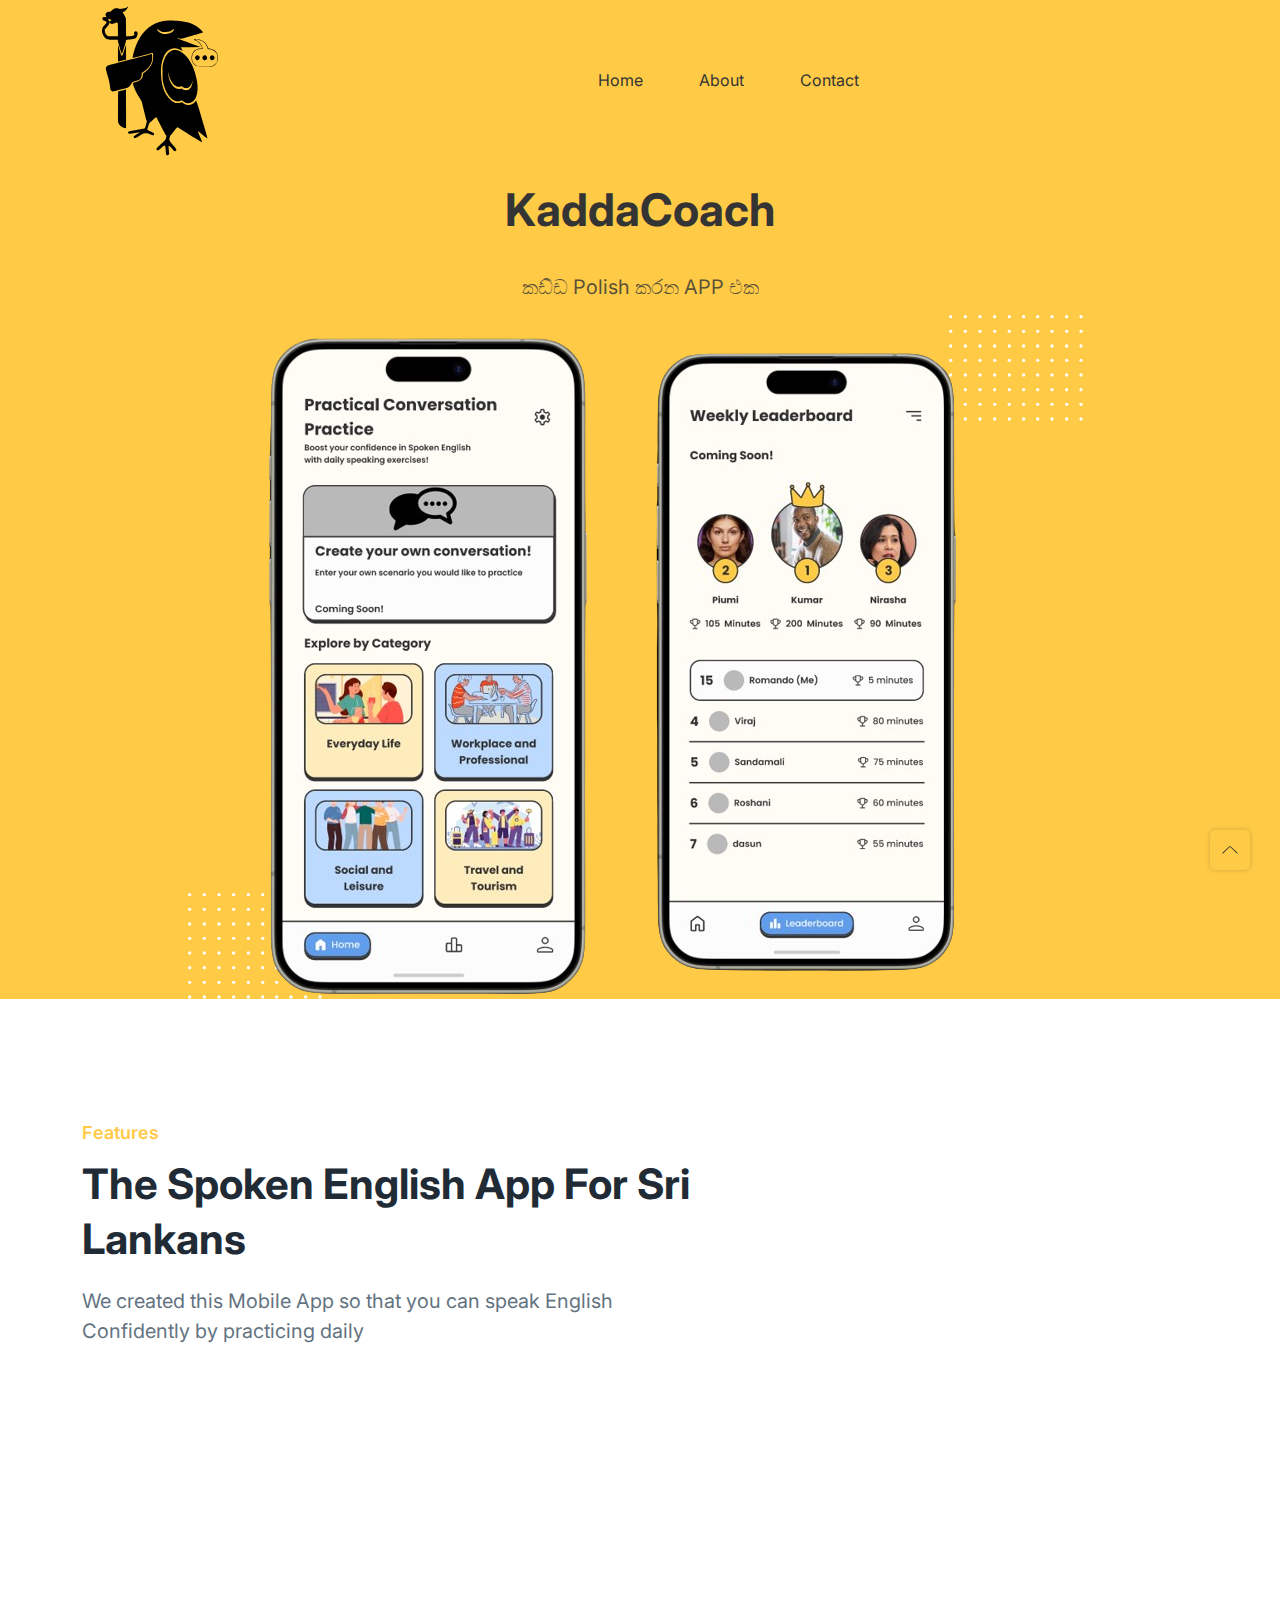
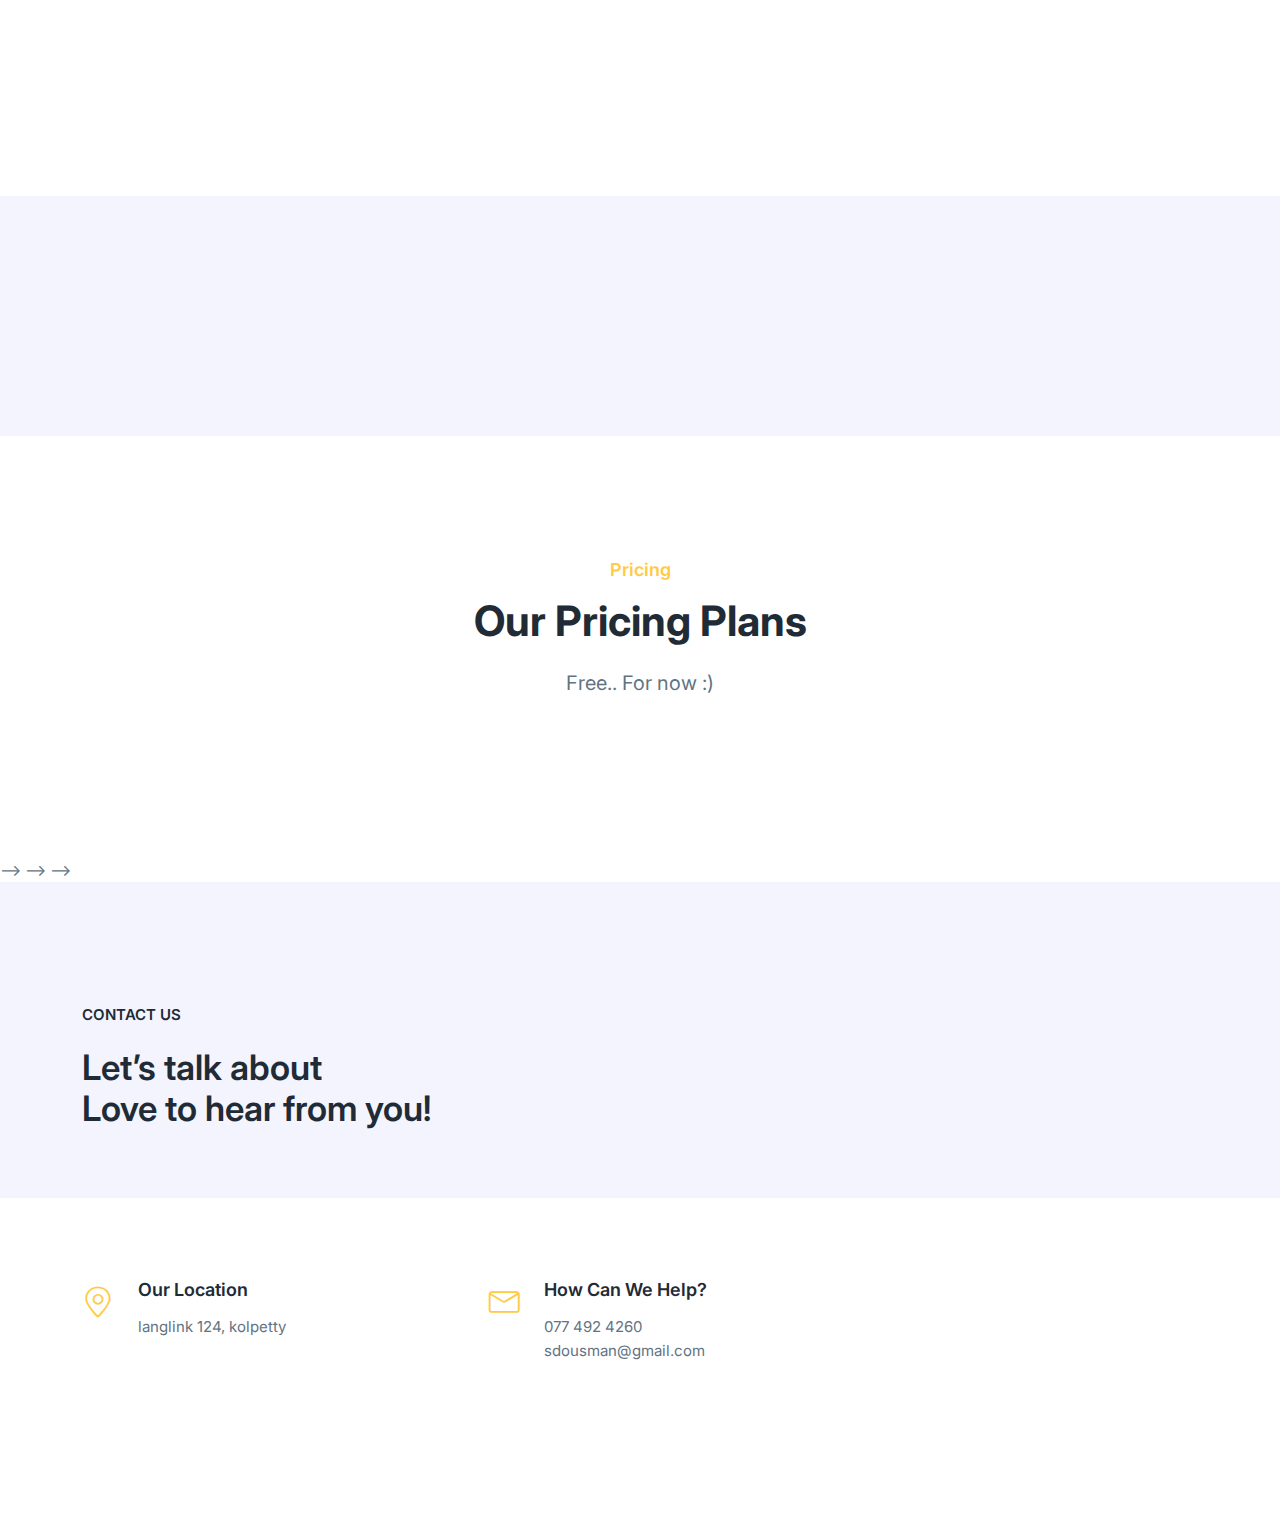
==== commit fbb60d29: "modified" ====
--- a/index.html
+++ b/index.html
@@ -70,66 +70,22 @@
                   </li>
 
                   <li class="nav-item">
-                    <a class="ud-menu-scroll" href="#about">About</a>
-                  </li>
-                  <li class="nav-item">
+                    <a class="ud-menu-scroll" href="#features">About</a>
+                  </li>
+                  <!-- <li class="nav-item">
                     <a class="ud-menu-scroll" href="#pricing">Pricing</a>
                   </li>
                   <li class="nav-item">
                     <a class="ud-menu-scroll" href="#team">Team</a>
-                  </li>
+                  </li> -->
                   <li class="nav-item">
                     <a class="ud-menu-scroll" href="#contact">Contact</a>
                   </li>
-                  <li class="nav-item nav-item-has-children">
-                    <a href="javascript:void(0)"> Pages </a>
-                    <ul class="ud-submenu">
-                      <li class="ud-submenu-item">
-                        <a href="about.html" class="ud-submenu-link">
-                          About Page
-                        </a>
-                      </li>
-                      <li class="ud-submenu-item">
-                        <a href="pricing.html" class="ud-submenu-link">
-                          Pricing Page
-                        </a>
-                      </li>
-                      <li class="ud-submenu-item">
-                        <a href="contact.html" class="ud-submenu-link">
-                          Contact Page
-                        </a>
-                      </li>
-                      <li class="ud-submenu-item">
-                        <a href="blog.html" class="ud-submenu-link">
-                          Blog Grid Page
-                        </a>
-                      </li>
-                      <li class="ud-submenu-item">
-                        <a href="blog-details.html" class="ud-submenu-link">
-                          Blog Details Page
-                        </a>
-                      </li>
-                      <li class="ud-submenu-item">
-                        <a href="login.html" class="ud-submenu-link">
-                          Sign In Page
-                        </a>
-                      </li>
-                      <li class="ud-submenu-item">
-                        <a href="404.html" class="ud-submenu-link">404 Page</a>
-                      </li>
-                    </ul>
-                  </li>
+        
                 </ul>
               </div>
 
-              <div class="navbar-btn d-none d-sm-inline-block">
-                <a href="login.html" class="ud-main-btn ud-login-btn">
-                  Sign In
-                </a>
-                <a class="ud-main-btn ud-white-btn" href="javascript:void(0)">
-                  Sign Up
-                </a>
-              </div>
+             
             </nav>
           </div>
         </div>
@@ -144,13 +100,13 @@
           <div class="col-lg-12">
             <div class="ud-hero-content wow fadeInUp" data-wow-delay=".2s">
               <h1 class="ud-hero-title">
-                Open-Source Web Template for SaaS, Startup, Apps, and More
+               KaddaCoach
+
               </h1>
               <p class="ud-hero-desc">
-                Multidisciplinary Web Template Built with Your Favourite
-                Technology - HTML Bootstrap, Tailwind and React NextJS.
+                කඩ්ඩ Polish කරන APP එක
               </p>
-              <ul class="ud-hero-buttons">
+           <!--    <ul class="ud-hero-buttons">
                 <li>
                   <a href="https://links.uideck.com/play-bootstrap-download" rel="nofollow noopener" target="_blank" class="ud-main-btn ud-white-btn">
                     Download Now
@@ -161,16 +117,18 @@
                     Learn More <i class="lni lni-arrow-right"></i>
                   </a>
                 </li>
-              </ul>
-            </div>
-            <div
+              </ul> -->
+            </div>
+          <!--  <div
               class="ud-hero-brands-wrapper wow fadeInUp"
               data-wow-delay=".3s"
             >
               <img src="assets/images/hero/brand.svg" alt="brand" />
-            </div>
+            </div> -->
             <div class="ud-hero-image wow fadeInUp" data-wow-delay=".25s">
-              <img src="assets/images/hero/hero-image.svg" alt="hero-image" />
+              <!-- <img src="assets/images/hero/hero-image.svg" alt="hero-image" /> -->
+              <img src="assets/images/mobile/mobile-screen-main.png" alt="hero-image" />
+              <img src="assets/images/mobile/mobile-screen-main-2.png" alt="hero-image" />
               <img
                 src="assets/images/hero/dotted-shape.svg"
                 alt="shape"
@@ -195,10 +153,10 @@
           <div class="col-lg-12">
             <div class="ud-section-title">
               <span>Features</span>
-              <h2>Main Features of Play</h2>
+              <h2>The Spoken English App for Sri Lankans</h2>
               <p>
-                There are many variations of passages of Lorem Ipsum available
-                but the majority have suffered alteration in some form.
+                We created this Mobile App so that you can speak English Confidently
+                by practicing daily
               </p>
             </div>
           </div>
@@ -207,75 +165,64 @@
           <div class="col-xl-3 col-lg-3 col-sm-6">
             <div class="ud-single-feature wow fadeInUp" data-wow-delay=".1s">
               <div class="ud-feature-icon">
-                <i class="lni lni-gift"></i>
+                <i class="lni lni-comments"></i>
               </div>
               <div class="ud-feature-content">
-                <h3 class="ud-feature-title">Free and Open-Source</h3>
+                <h3 class="ud-feature-title">Practical Conversation Practice</h3>
                 <p class="ud-feature-desc">
-                  Lorem Ipsum is simply dummy text of the printing and industry.
+                  Practice practical day-to-day conversations with the app
                 </p>
-                <a href="javascript:void(0)" class="ud-feature-link">
-                  Learn More
-                </a>
               </div>
             </div>
           </div>
           <div class="col-xl-3 col-lg-3 col-sm-6">
             <div class="ud-single-feature wow fadeInUp" data-wow-delay=".15s">
               <div class="ud-feature-icon">
-                <i class="lni lni-move"></i>
+                <i class="lni lni-microphone"></i>
               </div>
               <div class="ud-feature-content">
-                <h3 class="ud-feature-title">Multipurpose Template</h3>
+                <h3 class="ud-feature-title">Hear yourself Speak</h3>
                 <p class="ud-feature-desc">
-                  Lorem Ipsum is simply dummy text of the printing and industry.
+                  Hear recordings of your conversations with the app and check your pronunciation
                 </p>
-                <a href="javascript:void(0)" class="ud-feature-link">
-                  Learn More
-                </a>
               </div>
             </div>
           </div>
           <div class="col-xl-3 col-lg-3 col-sm-6">
             <div class="ud-single-feature wow fadeInUp" data-wow-delay=".2s">
               <div class="ud-feature-icon">
-                <i class="lni lni-layout"></i>
+                <i class="lni lni-pencil-alt"></i>
               </div>
               <div class="ud-feature-content">
-                <h3 class="ud-feature-title">High-quality Design</h3>
+                <h3 class="ud-feature-title">Create your own conversations</h3>
                 <p class="ud-feature-desc">
-                  Lorem Ipsum is simply dummy text of the printing and industry.
+                  Enter the scenario prompt that you'd like to practice and let AI generate it for you!
                 </p>
-                <a href="javascript:void(0)" class="ud-feature-link">
-                  Learn More
-                </a>
               </div>
             </div>
           </div>
           <div class="col-xl-3 col-lg-3 col-sm-6">
             <div class="ud-single-feature wow fadeInUp" data-wow-delay=".25s">
               <div class="ud-feature-icon">
-                <i class="lni lni-layers"></i>
+                <i class="lni lni-star"></i></i>
               </div>
               <div class="ud-feature-content">
-                <h3 class="ud-feature-title">All Essential Elements</h3>
+                <h3 class="ud-feature-title">Weekly Leaderboards</h3>
                 <p class="ud-feature-desc">
-                  Lorem Ipsum is simply dummy text of the printing and industry.
+                  See how you compare against fellow learners and stand a chance to win prizes!
                 </p>
-                <a href="javascript:void(0)" class="ud-feature-link">
-                  Learn More
-                </a>
-              </div>
-            </div>
-          </div>
-        </div>
+              </div>
+            </div>
+          </div>
+        </div>
+        
       </div>
     </section>
     <!-- ====== Features End ====== -->
 
     <!-- ====== About Start ====== -->
     <section id="about" class="ud-about">
-      <div class="container">
+     <!-- <div class="container">
         <div class="ud-about-wrapper wow fadeInUp" data-wow-delay=".2s">
           <div class="ud-about-content-wrapper">
             <div class="ud-about-content">
@@ -300,7 +247,7 @@
             <img src="assets/images/about/about-image.svg" alt="about-image" />
           </div>
         </div>
-      </div>
+      </div> -->
     </section>
     <!-- ====== About End ====== -->
 
@@ -313,14 +260,13 @@
               <span>Pricing</span>
               <h2>Our Pricing Plans</h2>
               <p>
-                There are many variations of passages of Lorem Ipsum available
-                but the majority have suffered alteration in some form.
+                Free.. For now :)
               </p>
             </div>
           </div>
         </div>
 
-        <div class="row g-0 align-items-center justify-content-center">
+      <!--  <div class="row g-0 align-items-center justify-content-center">
           <div class="col-lg-4 col-md-6 col-sm-10">
             <div
               class="ud-single-pricing first-item wow fadeInUp"
@@ -400,17 +346,18 @@
               </div>
             </div>
           </div>
-        </div>
+        </div> -->
       </div>
     </section>
     <!-- ====== Pricing End ====== -->
 
     <!-- ====== FAQ Start ====== -->
+     <!-- 
     <section id="faq" class="ud-faq">
       <div class="shape">
         <img src="assets/images/faq/shape.svg" alt="shape" />
       </div>
-      <div class="container">
+  <div class="container">
         <div class="row">
           <div class="col-lg-12">
             <div class="ud-section-title text-center mx-auto">
@@ -568,11 +515,12 @@
             </div>
           </div>
         </div>
-      </div>
+      </div> 
     </section>
-    <!-- ====== FAQ End ====== -->
+    <!-- ====== FAQ End ====== --> -->
 
     <!-- ====== Testimonials Start ====== -->
+     <!-- 
     <section id="testimonials" class="ud-testimonials">
       <div class="container">
         <div class="row">
@@ -724,8 +672,10 @@
       </div>
     </section>
     <!-- ====== Testimonials End ====== -->
+    -->
 
     <!-- ====== Team Start ====== -->
+     <!-- 
     <section id="team" class="ud-team">
       <div class="container">
         <div class="row">
@@ -910,6 +860,7 @@
       </div>
     </section>
     <!-- ====== Team End ====== -->
+  -->
 
     <!-- ====== Contact Start ====== -->
     <section id="contact" class="ud-contact">
@@ -931,7 +882,7 @@
                   </div>
                   <div class="ud-info-meta">
                     <h5>Our Location</h5>
-                    <p>401 Broadway, 24th Floor, Orchard Cloud View, London</p>
+                    <p>langlink 124, kolpetty</p>
                   </div>
                 </div>
                 <div class="ud-single-info">
@@ -940,67 +891,21 @@
                   </div>
                   <div class="ud-info-meta">
                     <h5>How Can We Help?</h5>
-                    <p>info@yourdomain.com</p>
-                    <p>contact@yourdomain.com</p>
+                    <p>077 492 4260</p>
+                    <p>sdousman@gmail.com</p>
                   </div>
                 </div>
               </div>
             </div>
           </div>
-          <div class="col-xl-4 col-lg-5">
-            <div
-              class="ud-contact-form-wrapper wow fadeInUp"
-              data-wow-delay=".2s"
-            >
-              <h3 class="ud-contact-form-title">Send us a Message</h3>
-              <form class="ud-contact-form">
-                <div class="ud-form-group">
-                  <label for="fullName">Full Name*</label>
-                  <input
-                    type="text"
-                    name="fullName"
-                    placeholder="Adam Gelius"
-                  />
-                </div>
-                <div class="ud-form-group">
-                  <label for="email">Email*</label>
-                  <input
-                    type="email"
-                    name="email"
-                    placeholder="example@yourmail.com"
-                  />
-                </div>
-                <div class="ud-form-group">
-                  <label for="phone">Phone*</label>
-                  <input
-                    type="text"
-                    name="phone"
-                    placeholder="+885 1254 5211 552"
-                  />
-                </div>
-                <div class="ud-form-group">
-                  <label for="message">Message*</label>
-                  <textarea
-                    name="message"
-                    rows="1"
-                    placeholder="type your message here"
-                  ></textarea>
-                </div>
-                <div class="ud-form-group mb-0">
-                  <button type="submit" class="ud-main-btn">
-                    Send Message
-                  </button>
-                </div>
-              </form>
-            </div>
-          </div>
+         
         </div>
       </div>
     </section>
     <!-- ====== Contact End ====== -->
 
     <!-- ====== Footer Start ====== -->
-    <footer class="ud-footer wow fadeInUp" data-wow-delay=".15s">
+  <!--  <footer class="ud-footer wow fadeInUp" data-wow-delay=".15s">
       <div class="shape shape-1">
         <img src="assets/images/footer/shape-1.svg" alt="shape" />
       </div>
@@ -1231,7 +1136,7 @@
           </div>
         </div>
       </div>
-    </footer>
+    </footer> -->
     <!-- ====== Footer End ====== -->
 
     <!-- ====== Back To Top Start ====== -->
--- a/assets/css/ud-styles.css
+++ b/assets/css/ud-styles.css
@@ -12,11 +12,11 @@
 ===========================*/
 @import url("https://fonts.googleapis.com/css2?family=Inter:wght@200;300;400;500;600;700;800;900&display=swap");
 :root {
-  --font: "Inter", sans-serif;
+  --font: "Inter", poppins;
   --body-color: #637381;
   --heading-color: #212b36;
-  --primary-color: #3056d3;
-  --white: #ffffff;
+  --primary-color: #FFCB46;
+  --white: #343434;
 }
 
 body {
@@ -898,8 +898,8 @@
 }
 
 .ud-single-pricing.active {
-  background: -webkit-gradient(linear, left top, left bottom, from(#3056d3), to(#179bee));
-  background: linear-gradient(180deg, #3056d3 0%, #179bee 100%);
+  background: -webkit-gradient(linear, left top, left bottom, from(#FFCB46), to(#179bee));
+  background: linear-gradient(180deg, #FFCB46 0%, #179bee 100%);
   border: none;
   padding: 55px 30px;
 }
@@ -1984,7 +1984,7 @@
   font-weight: 500;
   font-size: 14px;
   line-height: 28px;
-  color: #ffffff;
+  color: #343434;
 }
 
 .ud-blog-overlay-content .ud-blog-author a {
@@ -2014,7 +2014,7 @@
   font-weight: 500;
   font-size: 14px;
   line-height: 28px;
-  color: #ffffff;
+  color: #343434;
   margin-right: 30px;
 }
 
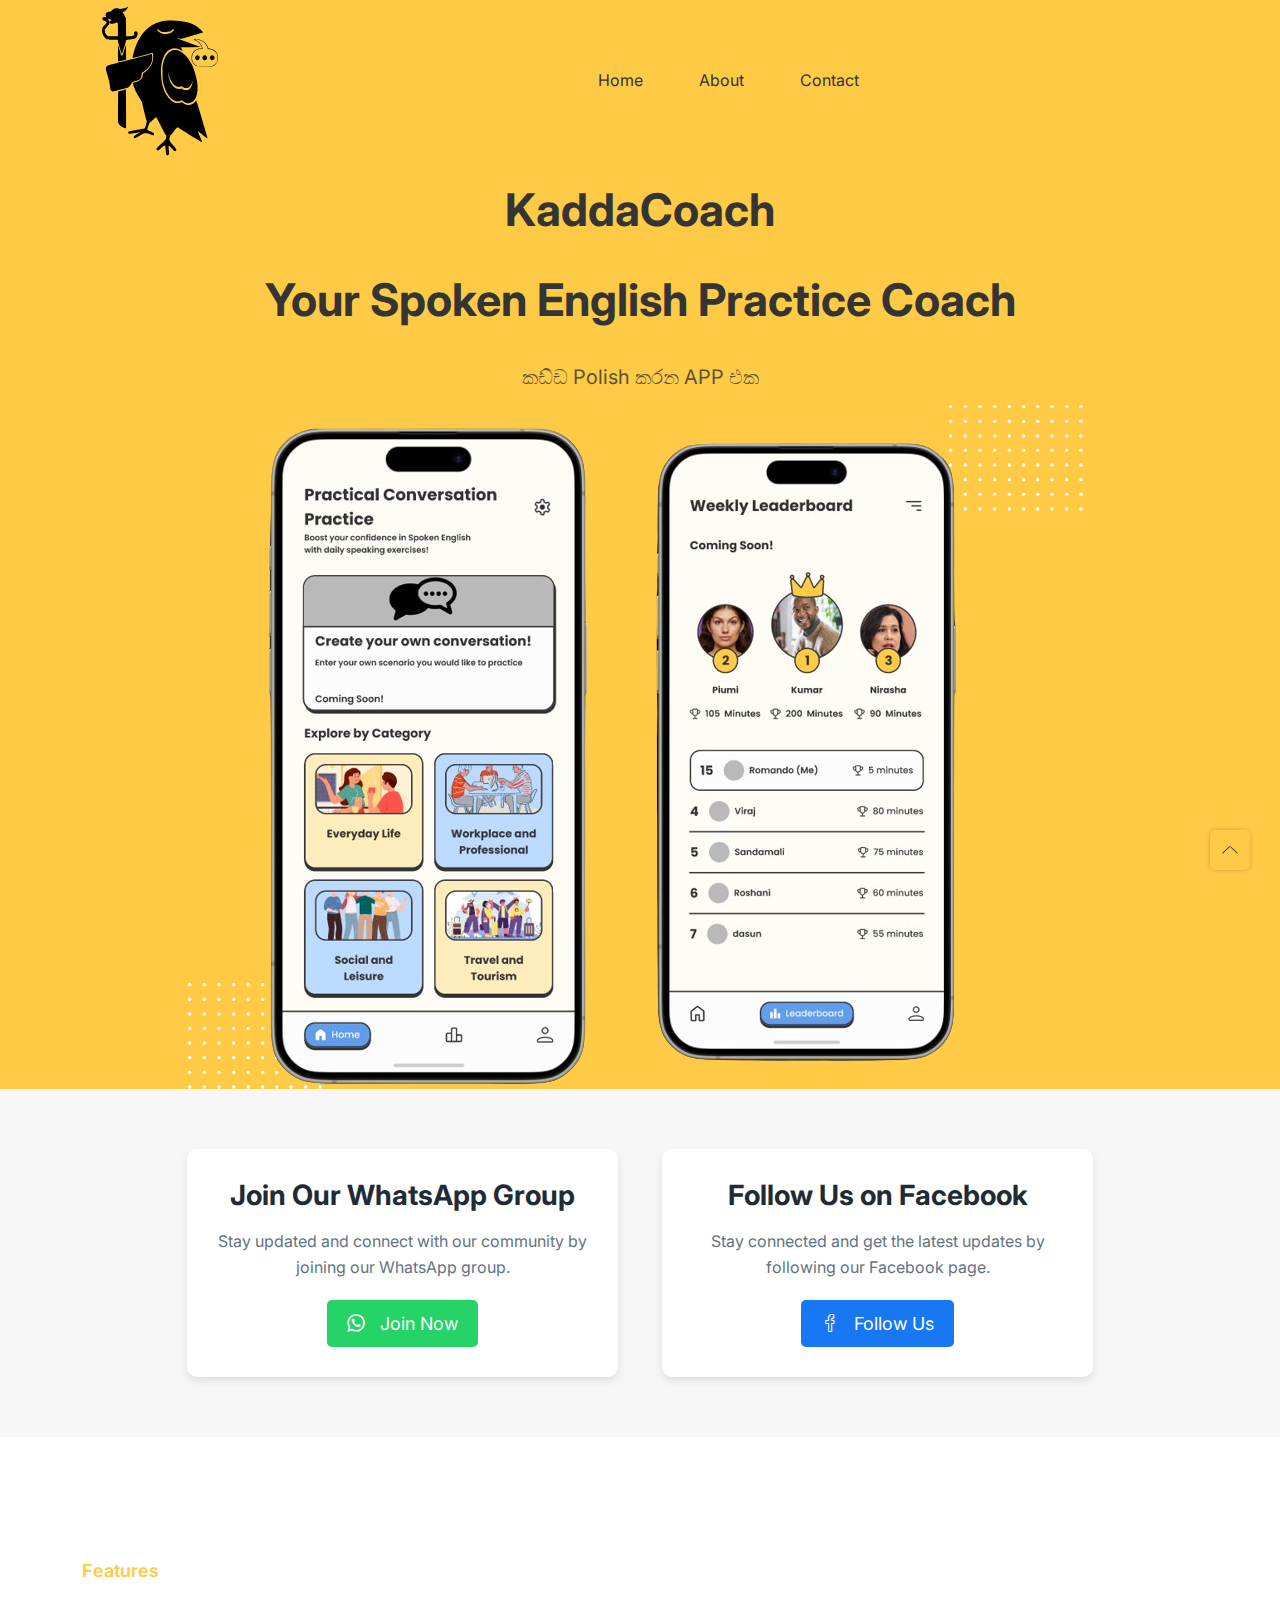
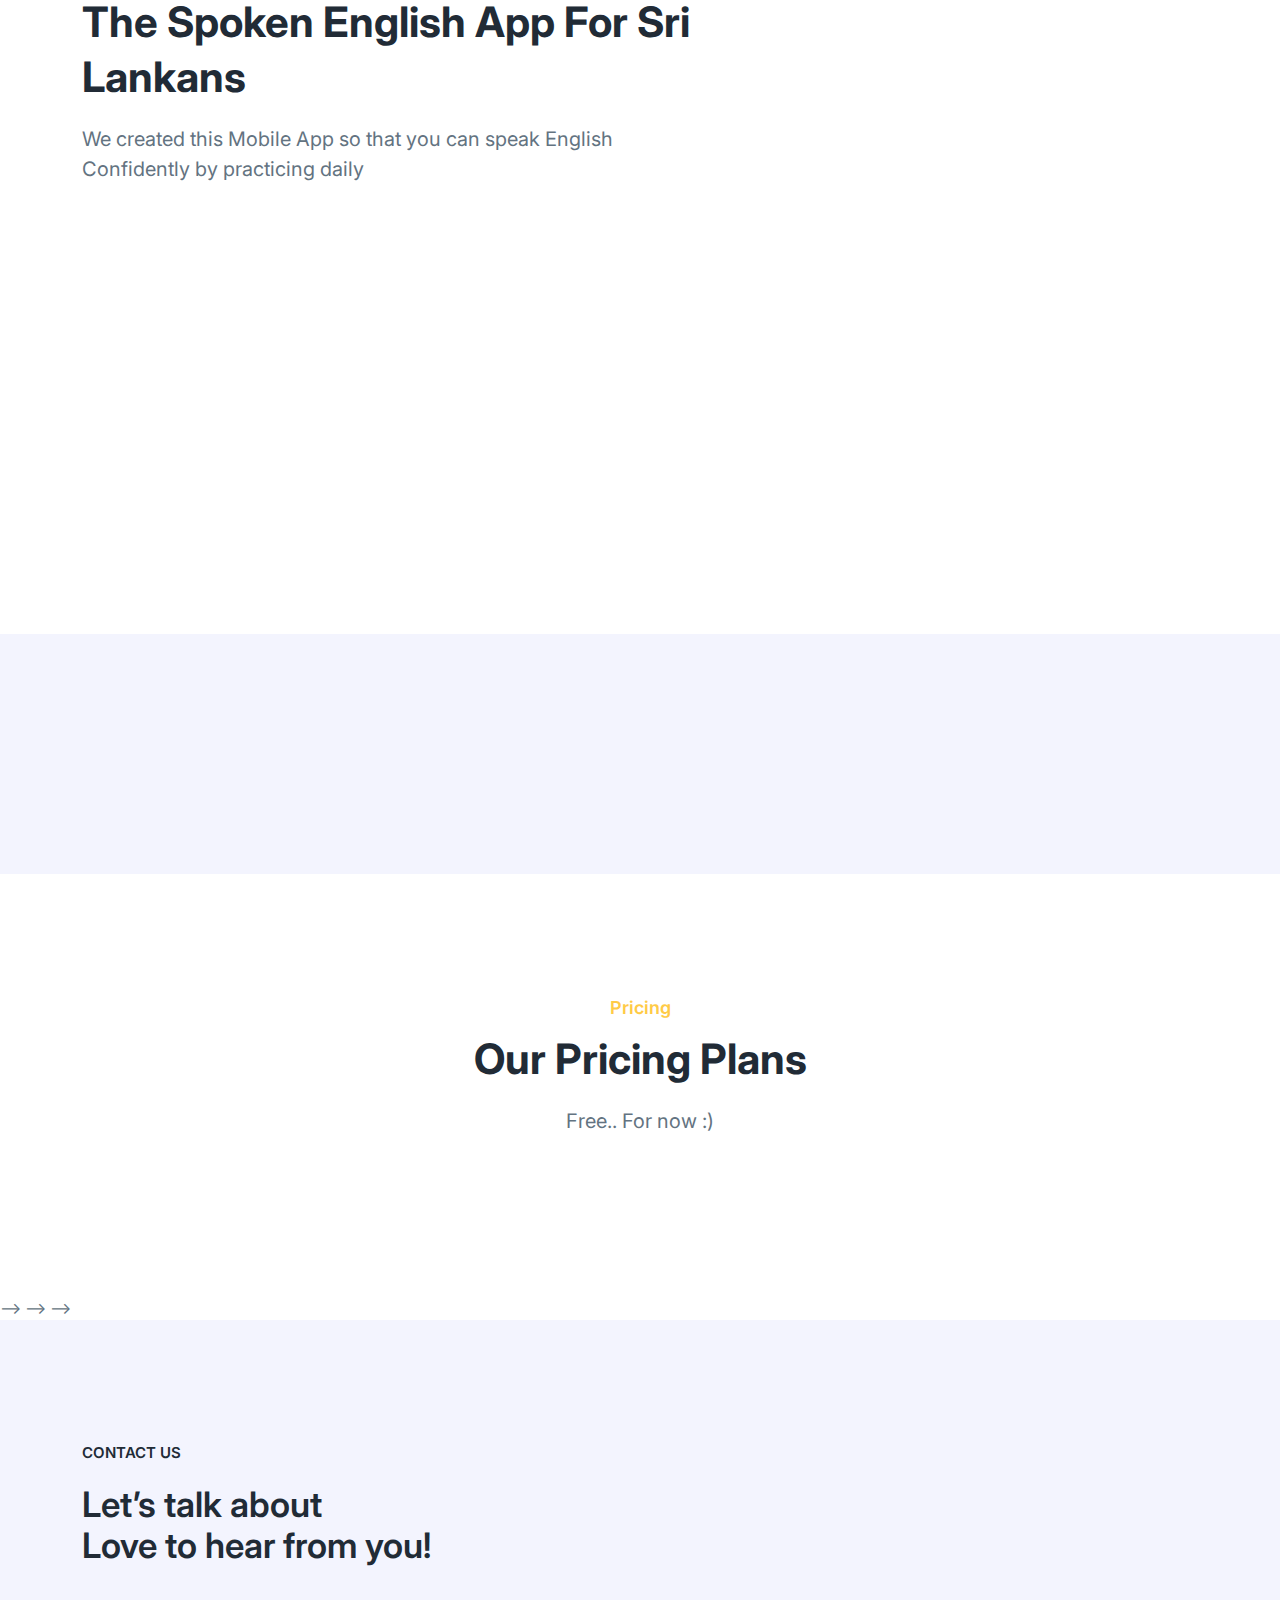
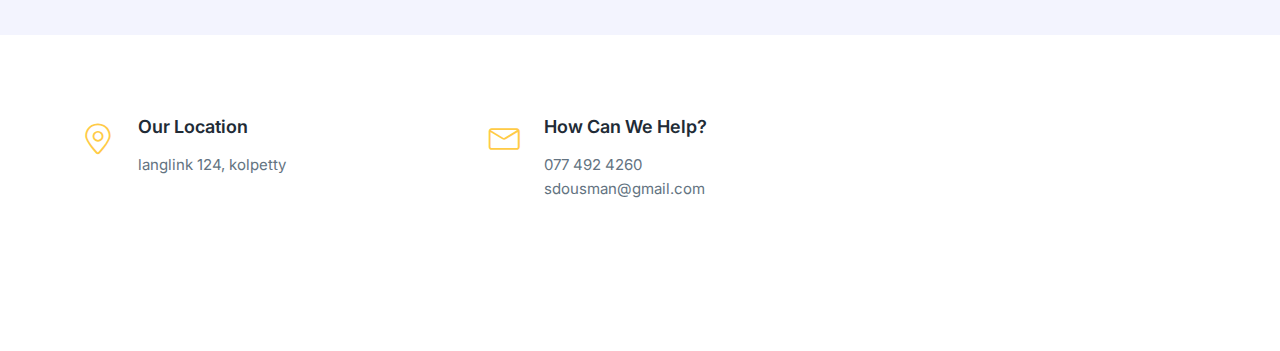
==== commit f9a7d540: "added social links" ====
--- a/index.html
+++ b/index.html
@@ -101,10 +101,15 @@
             <div class="ud-hero-content wow fadeInUp" data-wow-delay=".2s">
               <h1 class="ud-hero-title">
                KaddaCoach
-
               </h1>
+               
+               <h1 class="ud-hero-title">
+                Your Spoken English Practice Coach
+               </h1>
+              
               <p class="ud-hero-desc">
                 කඩ්ඩ Polish කරන APP එක
+
               </p>
            <!--    <ul class="ud-hero-buttons">
                 <li>
@@ -143,6 +148,92 @@
           </div>
         </div>
       </div>
+      <div class="join-social-group-section">
+        <div class="container">
+          <div class="row justify-content-center">
+            <div class="col-md-5 text-center">
+              <div class="social-join-box whatsapp-box">
+                <h2 class="join-title">Join Our WhatsApp Group</h2>
+                <p class="join-description">
+                  Stay updated and connect with our community by joining our WhatsApp group.
+                </p>
+                <a href="YOUR_WHATSAPP_GROUP_LINK" class="join-button" target="_blank">
+                  <i class="lni lni-whatsapp"></i> Join Now
+                </a>
+              </div>
+            </div>
+            <div class="col-md-5 text-center">
+              <div class="social-join-box facebook-box">
+                <h2 class="join-title">Follow Us on Facebook</h2>
+                <p class="join-description">
+                  Stay connected and get the latest updates by following our Facebook page.
+                </p>
+                <a href="https://m.facebook.com/p/Kadda-Coach-61559646699993/" class="join-button facebook-button" target="_blank">
+                  <i class="lni lni-facebook"></i> Follow Us
+                </a>
+              </div>
+            </div>
+          </div>
+        </div>
+      </div>
+      
+      <style>
+        .join-social-group-section {
+          padding: 50px 0;
+          background-color: #f7f7f7;
+        }
+      
+        .social-join-box {
+          background: #ffffff;
+          padding: 30px;
+          border-radius: 10px;
+          box-shadow: 0 4px 8px rgba(0, 0, 0, 0.1);
+          margin: 10px;
+        }
+      
+        .join-title {
+          font-size: 28px;
+          font-weight: bold;
+          margin-bottom: 15px;
+        }
+      
+        .join-description {
+          font-size: 16px;
+          margin-bottom: 20px;
+        }
+      
+        .join-button {
+          display: inline-block;
+          padding: 10px 20px;
+          font-size: 18px;
+          border-radius: 5px;
+          text-decoration: none;
+        }
+      
+        .whatsapp-box .join-button {
+          background: #25d366;
+          color: #fff;
+        }
+      
+        .whatsapp-box .join-button:hover {
+          background: #20b358;
+        }
+      
+        .facebook-box .join-button {
+          background: #1877f2;
+          color: #fff;
+        }
+      
+        .facebook-box .join-button:hover {
+          background: #155bb5;
+        }
+      
+        .join-button i {
+          margin-right: 10px;
+        }
+      </style>
+      
+      
     </section>
     <!-- ====== Hero End ====== -->
 
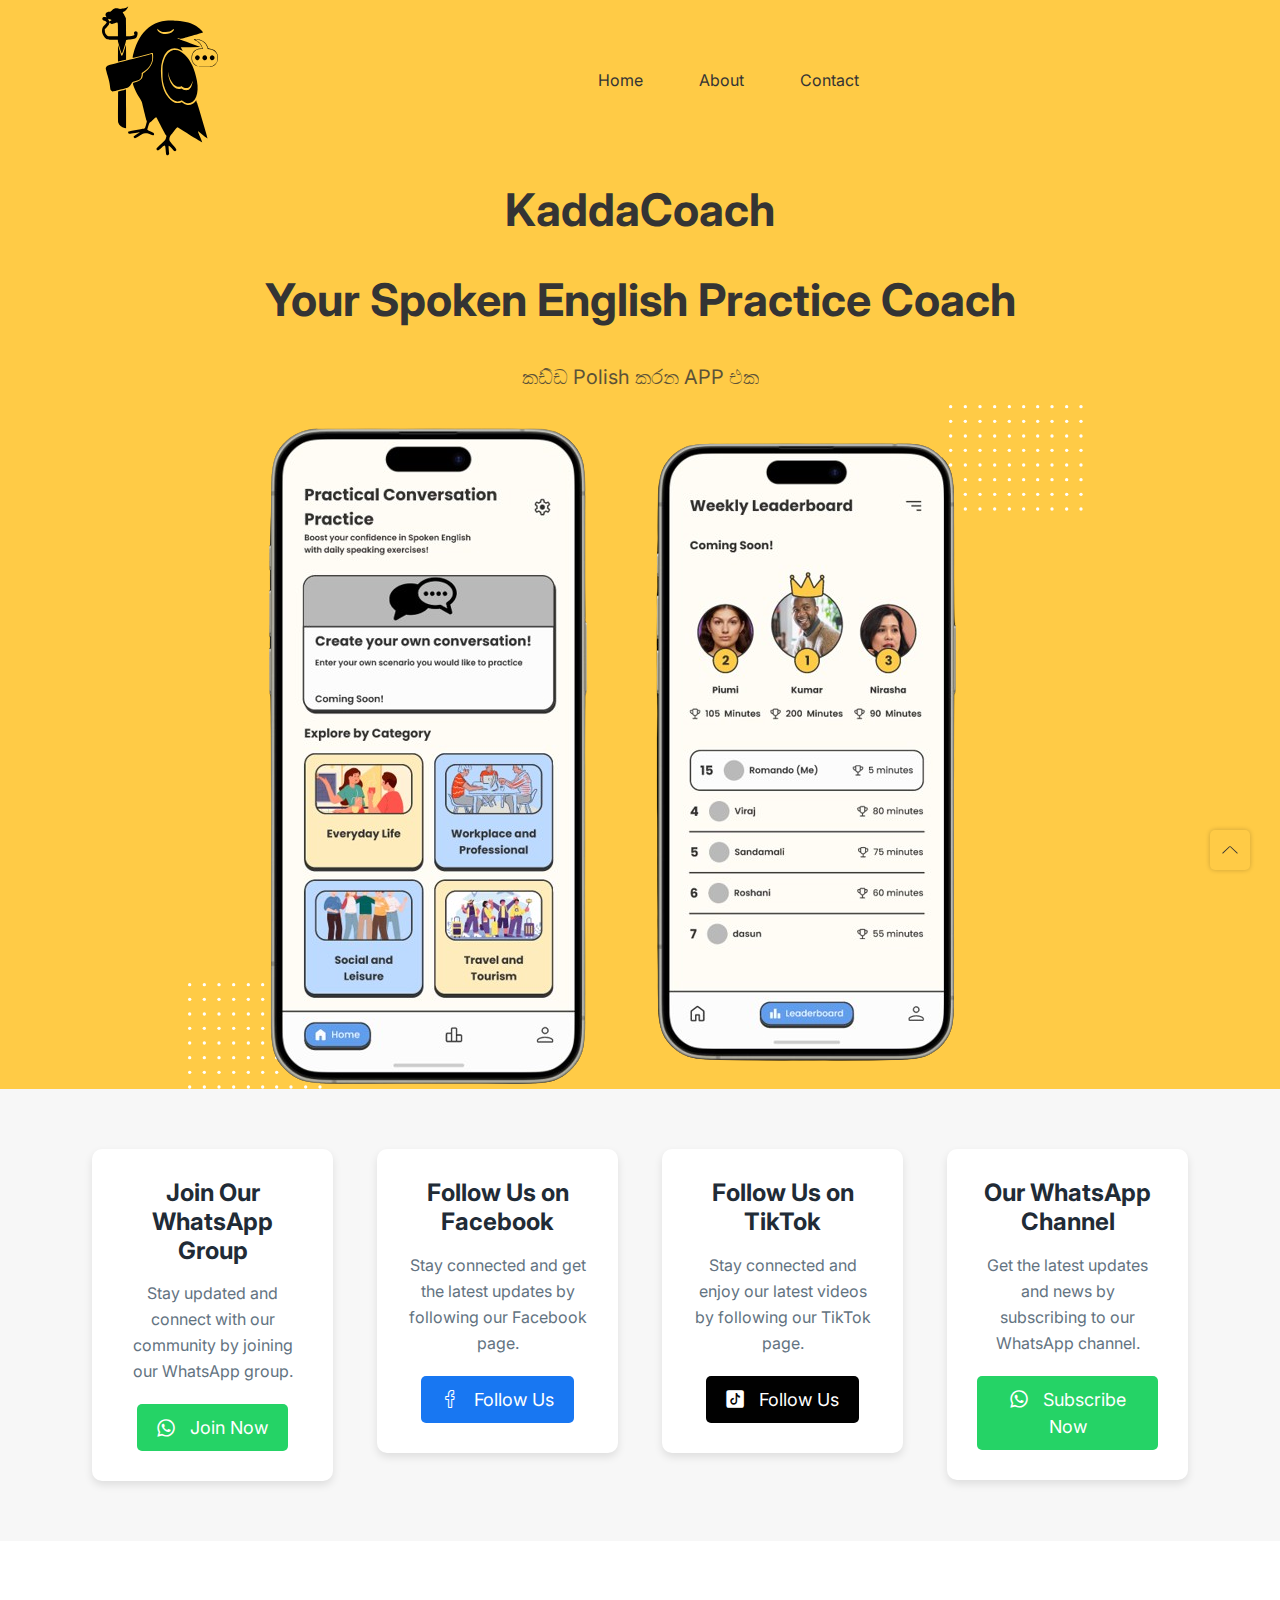
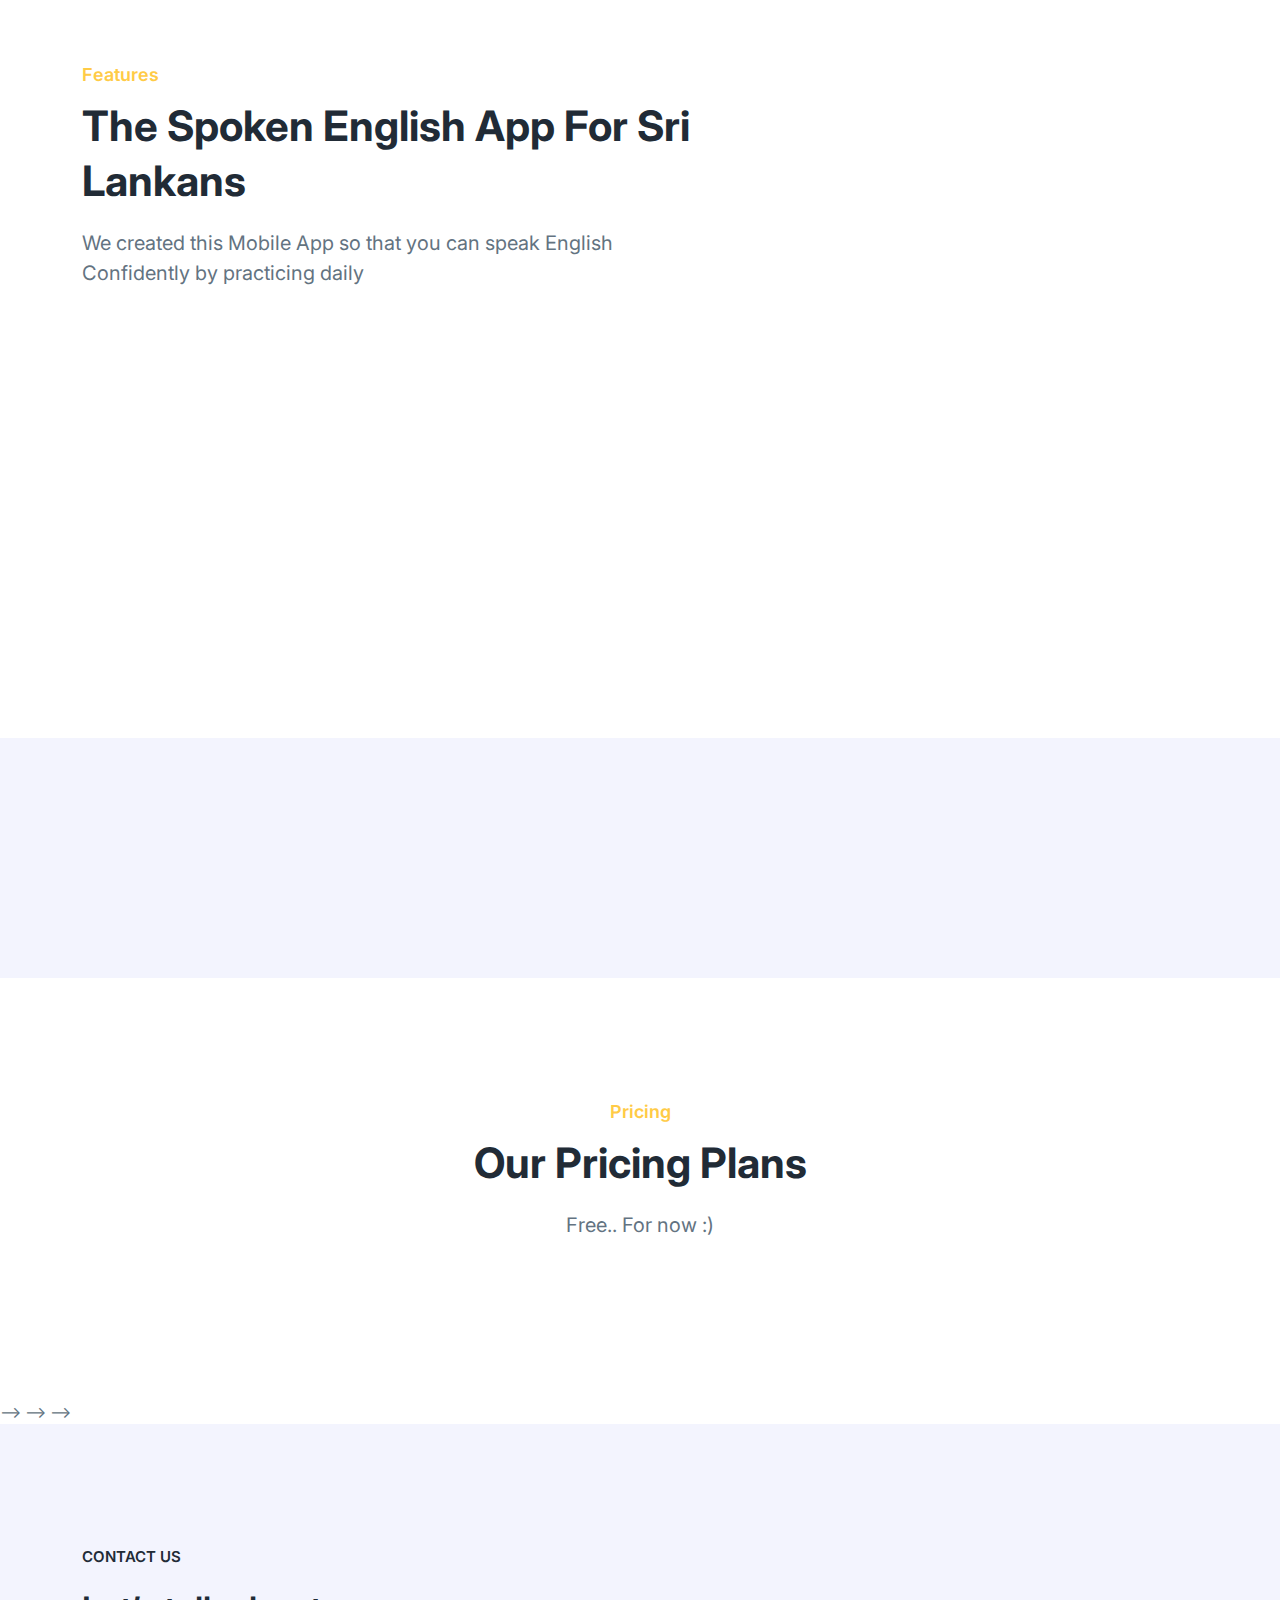
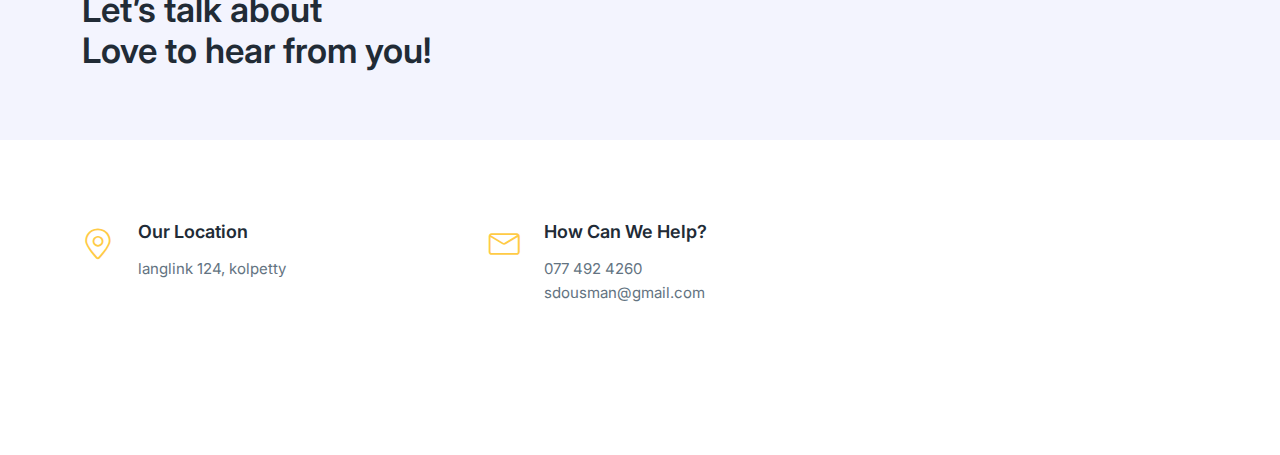
==== commit d39c1e15: "Update index.html" ====
--- a/index.html
+++ b/index.html
@@ -151,8 +151,8 @@
       <div class="join-social-group-section">
         <div class="container">
           <div class="row justify-content-center">
-            <div class="col-md-5 text-center">
-              <div class="social-join-box whatsapp-box">
+            <div class="col-md-3 text-center">
+              <div class="social-join-box whatsapp-group-box">
                 <h2 class="join-title">Join Our WhatsApp Group</h2>
                 <p class="join-description">
                   Stay updated and connect with our community by joining our WhatsApp group.
@@ -162,14 +162,36 @@
                 </a>
               </div>
             </div>
-            <div class="col-md-5 text-center">
+            <div class="col-md-3 text-center">
               <div class="social-join-box facebook-box">
                 <h2 class="join-title">Follow Us on Facebook</h2>
                 <p class="join-description">
                   Stay connected and get the latest updates by following our Facebook page.
                 </p>
-                <a href="https://m.facebook.com/p/Kadda-Coach-61559646699993/" class="join-button facebook-button" target="_blank">
+                <a href="YOUR_FACEBOOK_PAGE_LINK" class="join-button facebook-button" target="_blank">
                   <i class="lni lni-facebook"></i> Follow Us
+                </a>
+              </div>
+            </div>
+            <div class="col-md-3 text-center">
+              <div class="social-join-box tiktok-box">
+                <h2 class="join-title">Follow Us on TikTok</h2>
+                <p class="join-description">
+                  Stay connected and enjoy our latest videos by following our TikTok page.
+                </p>
+                <a href="YOUR_TIKTOK_PAGE_LINK" class="join-button tiktok-button" target="_blank">
+                  <i class="lni lni-tiktok"></i> Follow Us
+                </a>
+              </div>
+            </div>
+            <div class="col-md-3 text-center">
+              <div class="social-join-box whatsapp-channel-box">
+                <h2 class="join-title">Our WhatsApp Channel</h2>
+                <p class="join-description">
+                  Get the latest updates and news by subscribing to our WhatsApp channel.
+                </p>
+                <a href="YOUR_WHATSAPP_CHANNEL_LINK" class="join-button" target="_blank">
+                  <i class="lni lni-whatsapp"></i> Subscribe Now
                 </a>
               </div>
             </div>
@@ -192,7 +214,7 @@
         }
       
         .join-title {
-          font-size: 28px;
+          font-size: 24px;
           font-weight: bold;
           margin-bottom: 15px;
         }
@@ -210,12 +232,12 @@
           text-decoration: none;
         }
       
-        .whatsapp-box .join-button {
+        .whatsapp-group-box .join-button, .whatsapp-channel-box .join-button {
           background: #25d366;
           color: #fff;
         }
       
-        .whatsapp-box .join-button:hover {
+        .whatsapp-group-box .join-button:hover, .whatsapp-channel-box .join-button:hover {
           background: #20b358;
         }
       
@@ -228,9 +250,20 @@
           background: #155bb5;
         }
       
+        .tiktok-box .join-button {
+          background: #010101;
+          color: #fff;
+        }
+      
+        .tiktok-box .join-button:hover {
+          background: #333333;
+        }
+      
         .join-button i {
           margin-right: 10px;
         }
+      </style>
+      
       </style>
       
       
